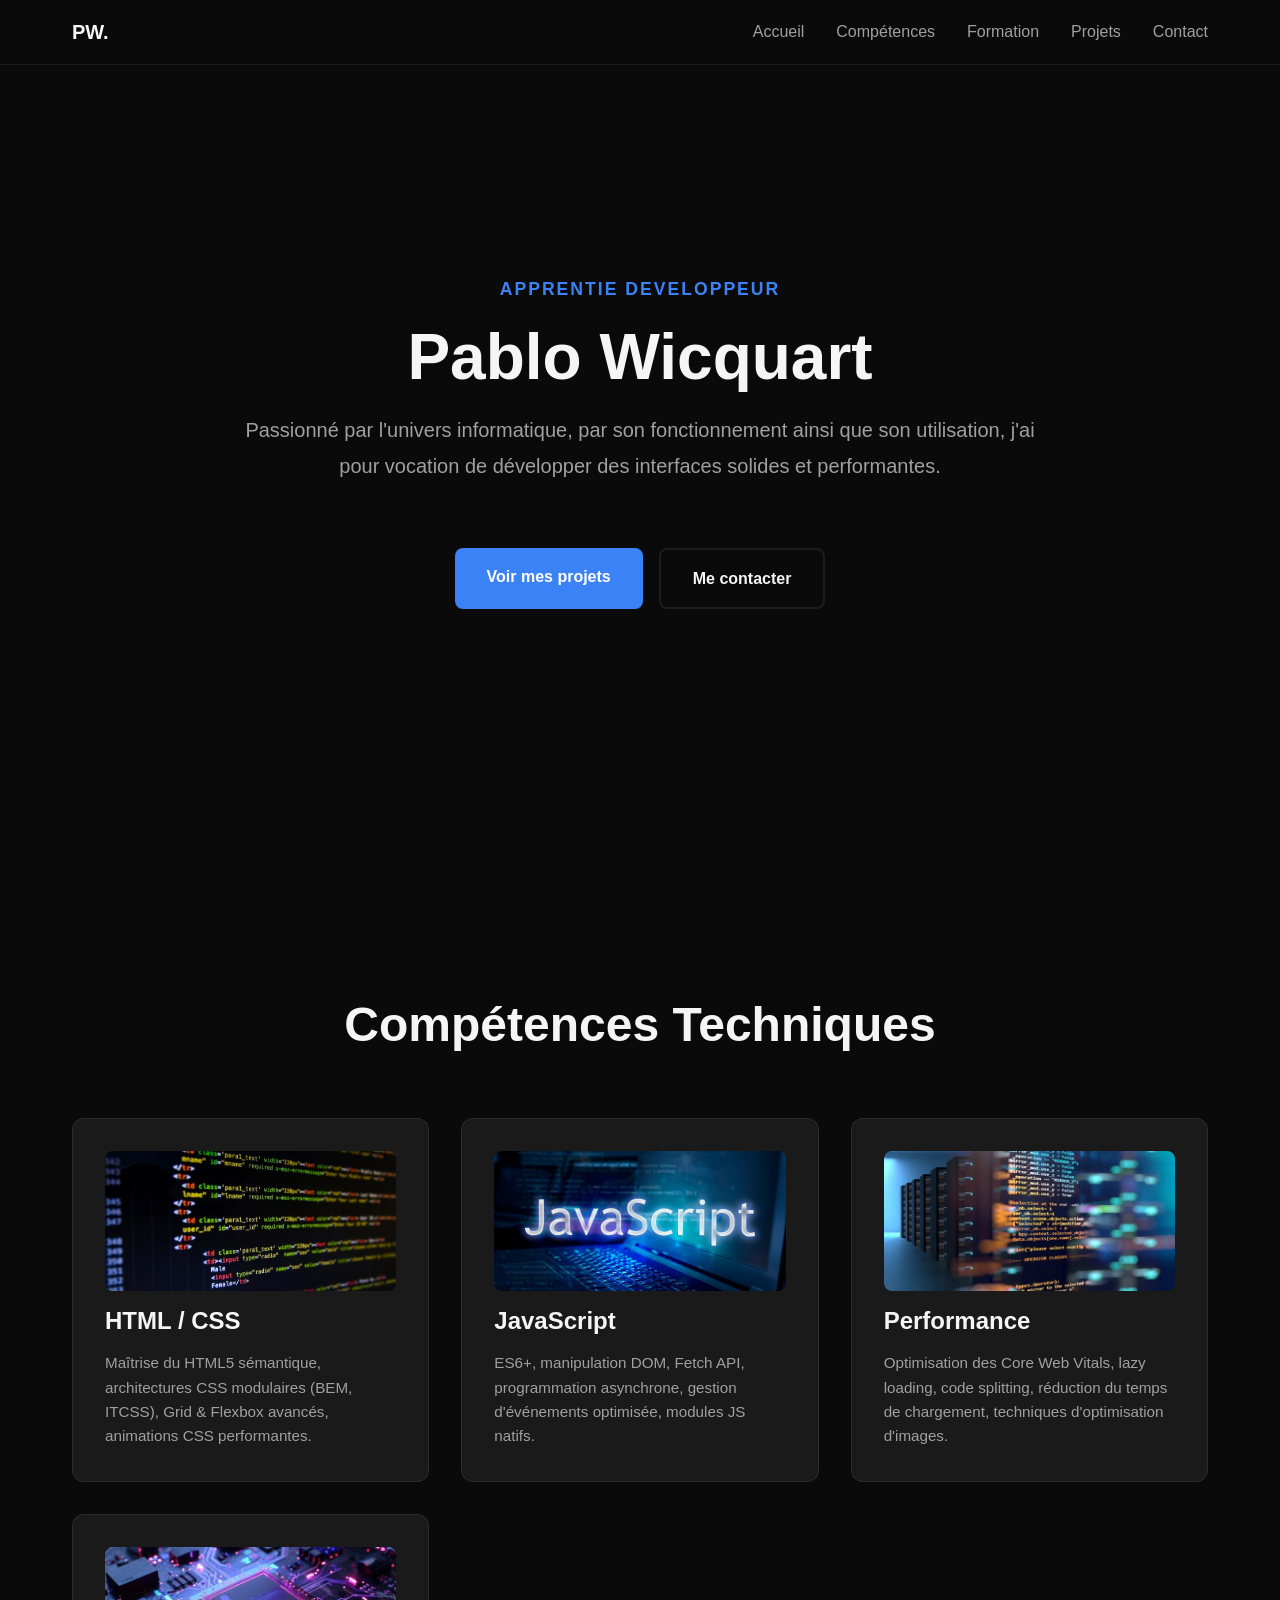
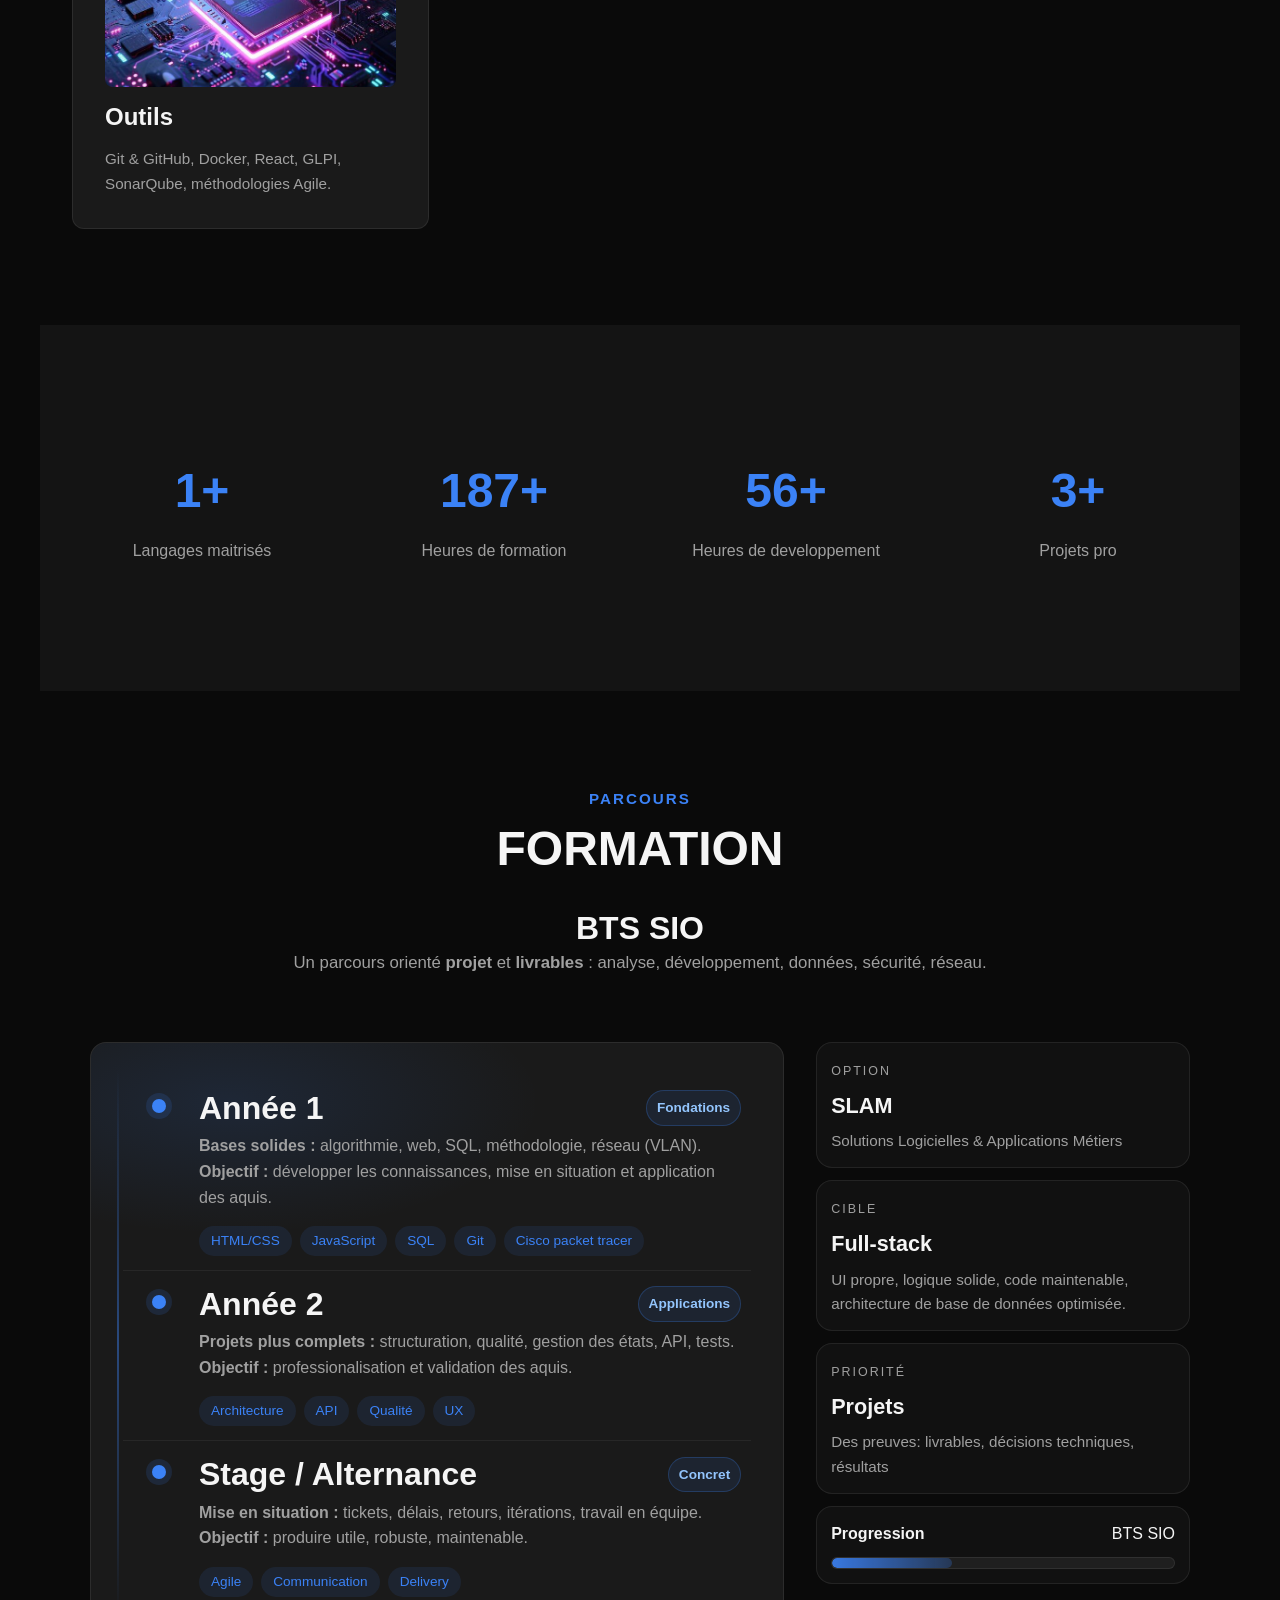
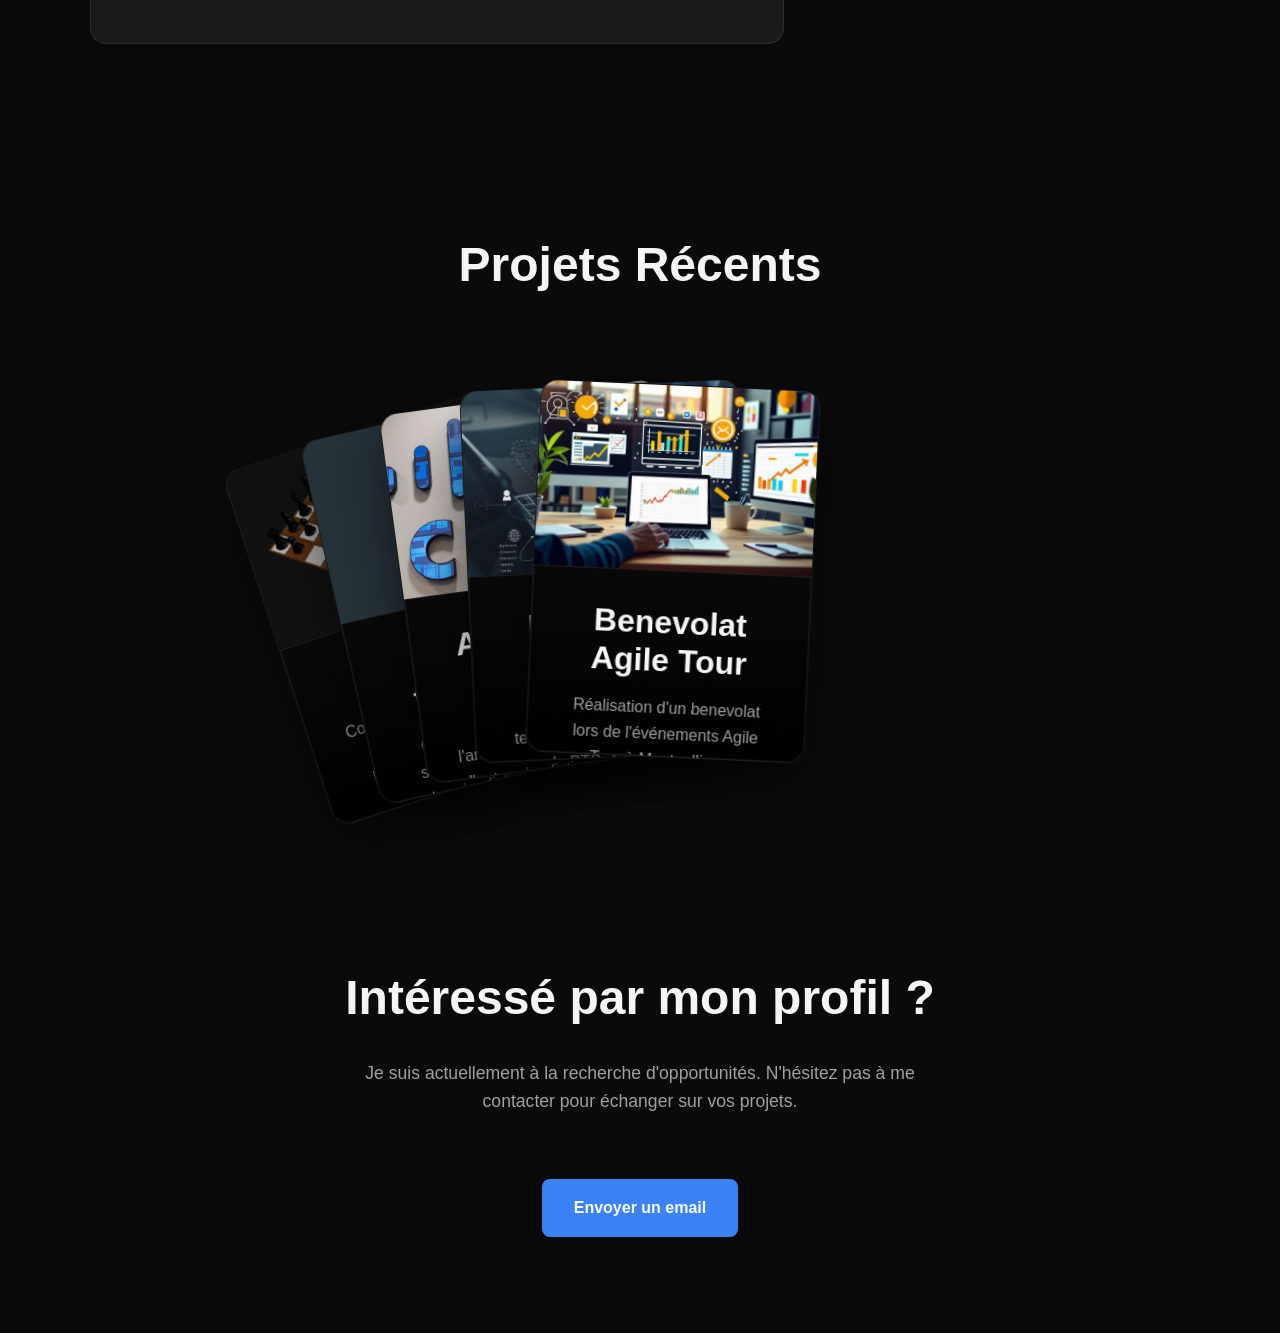
==== index.html @ a4c7a926 "Premier commit" ====
<!DOCTYPE html>
<html lang="fr">
<head>
  <meta charset="UTF-8" />
  <meta name="viewport" content="width=device-width, initial-scale=1.0" />
  <meta name="description" content="Portfolio de développeur front-end spécialisé en interfaces web performantes et maintenables" />
  <title>Pablo Wicquart — Apprentissage dev</title>

  <!-- CSS -->
  <link rel="stylesheet" href="assets/css/main.css">
</head>

<body>

  <!-- PLANE SCROLL OVERLAY (✅ dans le body + ✅ unique) -->
  <svg id="plane-overlay" aria-hidden="true">
    <defs>
      <mask id="path-reveal-mask">
        <rect width="100%" height="100%" fill="black"></rect>
        <path id="mask-path" d=""></path>
      </mask>
    </defs>

    <path id="plane-path" d=""></path>

    <g id="plane">
      <image
        id="plane-img"
        href="assets/img/rocket.png"
        width="132"
        height="132"
        x="0"
        y="0"
        preserveAspectRatio="xMidYMid meet"
      ></image>
    </g>
  </svg>

  <!-- PATH DANS LA PAGE (SCROLLE AVEC LE CONTENU) -->
  <svg id="page-path" aria-hidden="true">
    <defs>
      <mask id="page-path-mask">
        <rect width="100%" height="100%" fill="black"></rect>
        <path id="page-mask-path" d=""></path>
      </mask>
    </defs>
    <path id="page-dotted-path" d=""></path>
  </svg>

  <!-- CROIX DE FIN (✅ unique) -->
  <img id="cross-finish" src="assets/img/cross.png" alt="" aria-hidden="true" />

  <!-- FLÈCHE (✅ unique) -->
  <div id="arrow-overlay" aria-hidden="true">
    <svg id="arrow-svg" preserveAspectRatio="none" aria-hidden="true">
      <path id="arrow-path"></path>
    </svg>
    <div id="arrow-head" aria-hidden="true"></div>
  </div>

  <!-- NAVIGATION -->
  <nav id="navbar">
    <div class="nav-container">
      <a href="#" class="logo">PW.</a>
      <ul class="nav-links">
        <li><a href="#accueil">Accueil</a></li>
        <li><a href="#competences">Compétences</a></li>
        <li><a href="#formation">Formation</a></li>
        <li><a href="#projets">Projets</a></li>
        <li><a href="#contact">Contact</a></li>
      </ul>
    </div>
  </nav>

  <!-- HERO SECTION -->
  <section class="hero" id="accueil">
    <div class="hero-content">
      <p class="hero-subtitle">Apprentie developpeur</p>
      <h1>Pablo Wicquart</h1>
      <p class="hero-description">
        Passionné par l'univers informatique, par son fonctionnement ainsi que son utilisation, j'ai pour vocation de développer des interfaces solides et performantes.
      </p>
      <div class="cta-buttons">
        <a href="#projets" class="btn btn-primary">Voir mes projets</a>
        <a href="#contact" class="btn btn-secondary">Me contacter</a>
      </div>
    </div>
  </section>

  <!-- COMPÉTENCES -->
  <section id="competences">
    <h2>Compétences Techniques</h2>
    <div class="skills-grid">
      <div class="skill-card">
        <div class="skill-image">
          <img src="assets/img/html.jpg" alt="HTML CSS">
        </div>
        <h3>HTML / CSS</h3>
        <p>Maîtrise du HTML5 sémantique, architectures CSS modulaires (BEM, ITCSS), Grid & Flexbox avancés, animations CSS performantes.</p>
      </div>

      <div class="skill-card">
        <div class="skill-image">
          <img src="assets/img/javascript.jpg" alt="JavaScript">
        </div>
        <h3>JavaScript</h3>
        <p>ES6+, manipulation DOM, Fetch API, programmation asynchrone, gestion d'événements optimisée, modules JS natifs.</p>
      </div>

      <div class="skill-card">
        <div class="skill-image">
          <img src="assets/img/performance.jpg" alt="Performance">
        </div>
        <h3>Performance</h3>
        <p>Optimisation des Core Web Vitals, lazy loading, code splitting, réduction du temps de chargement, techniques d'optimisation d'images.</p>
      </div>

      <div class="skill-card">
        <div class="skill-image">
          <img src="assets/img/tools.jpg" alt="Outils">
        </div>
        <h3>Outils</h3>
        <p>Git & GitHub, Docker, React, GLPI, SonarQube, méthodologies Agile.</p>
      </div>
    </div>
  </section>

  <!-- STATISTIQUES -->
  <section class="stats">
    <div class="stats-grid">
      <div class="stat-item">
        <div class="stat-number">5+</div>
        <div class="stat-label">Langages maitrisés</div>
      </div>
      <div class="stat-item">
        <div class="stat-number">500+</div>
        <div class="stat-label">Heures de formation</div>
      </div>
      <div class="stat-item">
        <div class="stat-number">150+</div>
        <div class="stat-label">Heures de developpement</div>
      </div>
      <div class="stat-item">
        <div class="stat-number">10+</div>
        <div class="stat-label">Projets pro</div>
      </div>
    </div>
  </section>

  <!-- FORMATION (BTS SIO) -->
  <section id="formation" class="formation">
    <div class="formation-shell">

      <header class="formation-head reveal">
        <p class="formation-kicker">Parcours</p>
        <h2>FORMATION</h2>
        <h3>BTS SIO</h3>
        <p class="formation-sub">
          Un parcours orienté <strong>projet</strong> et <strong>livrables</strong> :
          analyse, développement, données, sécurité, réseau.
        </p>
      </header>

      <div class="formation-body">
        <div class="formation-timeline reveal">
          <div class="tl-line" aria-hidden="true"></div>

          <article class="tl-step">
            <div class="tl-dot"></div>
            <div class="tl-content">
              <div class="tl-top">
                <h3>Année 1</h3>
                <span class="tl-pill">Fondations</span>
              </div>
              <p>
                <strong>Bases solides :</strong> algorithmie, web, SQL, méthodologie, réseau (VLAN).
                <strong>Objectif :</strong> développer les connaissances, mise en situation et application des aquis.
              </p>
              <div class="tl-tags">
                <span class="tag">HTML/CSS</span>
                <span class="tag">JavaScript</span>
                <span class="tag">SQL</span>
                <span class="tag">Git</span>
                <span class="tag">Cisco packet tracer</span>
              </div>
            </div>
          </article>

          <article class="tl-step">
            <div class="tl-dot"></div>
            <div class="tl-content">
              <div class="tl-top">
                <h3>Année 2</h3>
                <span class="tl-pill">Applications</span>
              </div>
              <p>
                <strong>Projets plus complets :</strong> structuration, qualité, gestion des états, API, tests.
                <strong>Objectif :</strong> professionalisation et validation des aquis.
              </p>
              <div class="tl-tags">
                <span class="tag">Architecture</span>
                <span class="tag">API</span>
                <span class="tag">Qualité</span>
                <span class="tag">UX</span>
              </div>
            </div>
          </article>

          <article class="tl-step">
            <div class="tl-dot"></div>
            <div class="tl-content">
              <div class="tl-top">
                <h3>Stage / Alternance</h3>
                <span class="tl-pill">Concret</span>
              </div>
              <p>
                <strong>Mise en situation :</strong> tickets, délais, retours, itérations, travail en équipe.
                <strong>Objectif :</strong> produire utile, robuste, maintenable.
              </p>
              <div class="tl-tags">
                <span class="tag">Agile</span>
                <span class="tag">Communication</span>
                <span class="tag">Delivery</span>
              </div>
            </div>
          </article>
        </div>

        <aside class="formation-highlights reveal">
          <div class="hl">
            <span class="hl-label">Option</span>
            <div class="hl-value">SLAM</div>
            <p class="hl-text">Solutions Logicielles & Applications Métiers</p>
          </div>

          <div class="hl">
            <span class="hl-label">Cible</span>
            <div class="hl-value">Full-stack</div>
            <p class="hl-text">UI propre, logique solide, code maintenable, architecture de base de données optimisée.</p>
          </div>

          <div class="hl">
            <span class="hl-label">Priorité</span>
            <div class="hl-value">Projets</div>
            <p class="hl-text">Des preuves: livrables, décisions techniques, résultats</p>
          </div>

          <div class="formation-progress">
            <div class="fp-top">
              <strong>Progression</strong>
              <span class="small">BTS SIO</span>
            </div>
            <div class="fp-bar" role="progressbar" aria-valuenow="65" aria-valuemin="0" aria-valuemax="100">
              <div class="fp-fill" style="width: 35%"></div>
            </div>
          </div>
        </aside>
      </div>

    </div>
  </section>

  <!-- PROJETS (deck) -->
  <section id="projets">
    <h2>Projets Récents</h2>

    <div class="projects-deck" id="projects-deck">
      <div class="projects-grid deck" id="projects-cards">

        <div class="project-card">
          <div class="project-image">
            <img src="assets/img/chess_game.png" alt="Chess 3D">
          </div>
          <div class="project-content">
            <h3>Chess 3D</h3>
            <p>Confection d'un prototype de jeu d'échec en 3D avec l'implémentation d'une IA spécialisé.</p>
            
            <div class="project-tags">
              <span class="tag">HTML</span>
              <span class="tag">CSS</span>
              <span class="tag">THREE.js</span>
              <span class="tag">Chess.js</span>
              <span class="tag">Blender</span>
            </div>
            <a href="..." class="btn btn-primary project-btn" target="_blank">Visiter</a>
            
          </div>
        </div>

        <div class="project-card">
          <div class="project-image">
            <img src="assets/img/Docker_img.jpg" alt="Solutions techniques">
          </div>
          <div class="project-content">
            <h3>Solutions techniques</h3>
            <p><strong>Context :</strong> Proposition de solution logicielle pour une entreprise fictive (SonarQube, Docker, GLPI). Refonte de la gestion des données utilisateurs.
              <br><strong>Mission :</strong> Revue du système informatique de l'entreprise client: cadre juridique, RGPD, solution logiciel.
              <br><strong>Outils :</strong> Docker, GLPI, SonarQube
              <br><strong>Compétences :</strong> Comprendre les aspects légaux IT, documentation, synthetisation, ticketing, conteneurisation et réalisation de "Charte Qualité".
            </p>
            <div class="project-tags">
              <span class="tag">RGPD</span>
              <span class="tag">GLPI</span>
              <span class="tag">Docker</span>
              <span class="tag">SonarQube</span>
              <span class="tag">Méthode Agile</span>
            </div>
            <a href="assets/pdf/Présentation_projet_TUT.pdf" class="btn btn-primary project-btn" target="_blank">Visiter</a>
          </div>
        </div>

        <div class="project-card">
          <div class="project-image">
            <img src="assets/img/Cisco_packet_img.jpg" alt="Architecture réseau">
          </div>
          <div class="project-content">
            <h3>Architecture réseau</h3>
            <p>Développement de l'architecture type d'un réseau d'entreprise fictive avec cisco packet tracer. Création de plusieurs Vlan pour chaque service.</p>
            <div class="project-tags">
              <span class="tag">Cisco packet tracer</span>
              <span class="tag">Vlan</span>
              <span class="tag">Réseau</span>
            </div>
            <a href="..." class="btn btn-primary project-btn" target="_blank">Visiter</a>
          </div>
        </div>

        <div class="project-card">
          <div class="project-image">
            <img src="assets/img/veille_img.jpg" alt="Dossier de veille">
          </div>
          <div class="project-content">
            <h3>Dossier de veille</h3>
            <p>Organisation d'une veille technologique dans le cadre du BTS. Analyse et synthetisation des informations collectées.</p>
            <div class="project-tags">
              <span class="tag">Automatisation</span>
              <span class="tag">Analyse d'information</span>
              <span class="tag">Synthèse</span>
            </div>
            <a href="assets/pdf/Dossier_veille_pablo_w.pdf" class="btn btn-primary project-btn" target="_blank">Visiter</a>
          </div>
        </div>
        <div class="project-card">
          <div class="project-image">
            <img src="assets/img/remake_site_img.jpg" alt="E-commerce Frontend">
          </div>
          <div class="project-content">
            <h3>Benevolat Agile Tour</h3>
            <p>Réalisation d'un benevolat lors de l'événements Agile Tour à Montpellier en Septembre 2025.</p>
            <div class="project-tags">
              <span class="tag">Communication</span>
              <span class="tag">Organisation</span>
              <span class="tag">Initiative</span>
              <span class="tag">Adaptation</span>
              <span class="tag">Réseau</span>
            </div>
            <a href="..." class="btn btn-primary project-btn" target="_blank">Visiter</a>
          </div>
        </div>
        <div class="project-card">
          <div class="project-image">
            <img src="assets/img/chess_game.png" alt="E-commerce Frontend">
          </div>
          <div class="project-content">
            <h3>Reconditionnement PC</h3>
            <p>Reconditionnement ordinateurs association. Analyse technique des défaillances et proposition de solutions adaptées.</p>
            <div class="project-tags">
              <span class="tag">Analyse technique</span>
              <span class="tag">Diagnostique</span>
              <span class="tag">OS</span>
            </div>
            <a href="..." class="btn btn-primary project-btn" target="_blank">Visiter</a>
          </div>
        </div>
        <div class="project-card">
          <div class="project-image">
            <img src="assets/img/chess_game.png" alt="E-commerce Frontend">
          </div>
          <div class="project-content">
            <h3>X</h3>
            <p>XXX</p>
            <div class="project-tags">
              <span class="tag">X</span>
              <span class="tag">X</span>
              <span class="tag">X</span>
            </div>
            <a href="..." class="btn btn-primary project-btn" target="_blank">Visiter</a>
          </div>
        </div>
        <div class="project-card">
          <div class="project-image">
            <img src="assets/img/chess_game.png" alt="E-commerce Frontend">
          </div>
          <div class="project-content">
            <h3>X</h3>
            <p>XXX</p>
            <div class="project-tags">
              <span class="tag">X</span>
              <span class="tag">X</span>
              <span class="tag">X</span>
            </div>
            <a href="..." class="btn btn-primary project-btn" target="_blank">Visiter</a>
          </div>
        </div>
      </div>
    </div>

    <div class="project-modal-overlay" id="project-modal-overlay" aria-hidden="true"></div>
  </section>

  <!-- CONTACT -->
  <section class="contact" id="contact">
    <div class="contact-content">
      <h2>Intéressé par mon profil ?</h2>
      <p>Je suis actuellement à la recherche d'opportunités. N'hésitez pas à me contacter pour échanger sur vos projets.</p>
      <a href="pablo.wicquart@gmail.com" class="btn btn-primary">Envoyer un email</a>
    </div>
  </section>

  <!-- SCROLL TO TOP -->
  <div class="scroll-top" id="scrollTop">↑</div>

  <!-- JS -->
  <script type="module" src="assets/js/main.js"></script>

</body>
</html>
---- assets/css/main.css ----
@import url("./00-base.css");
@import url("./10-layout.css");
@import url("./20-components.css");
@import url("./30-sections.css");
@import url("./40-animations.css");
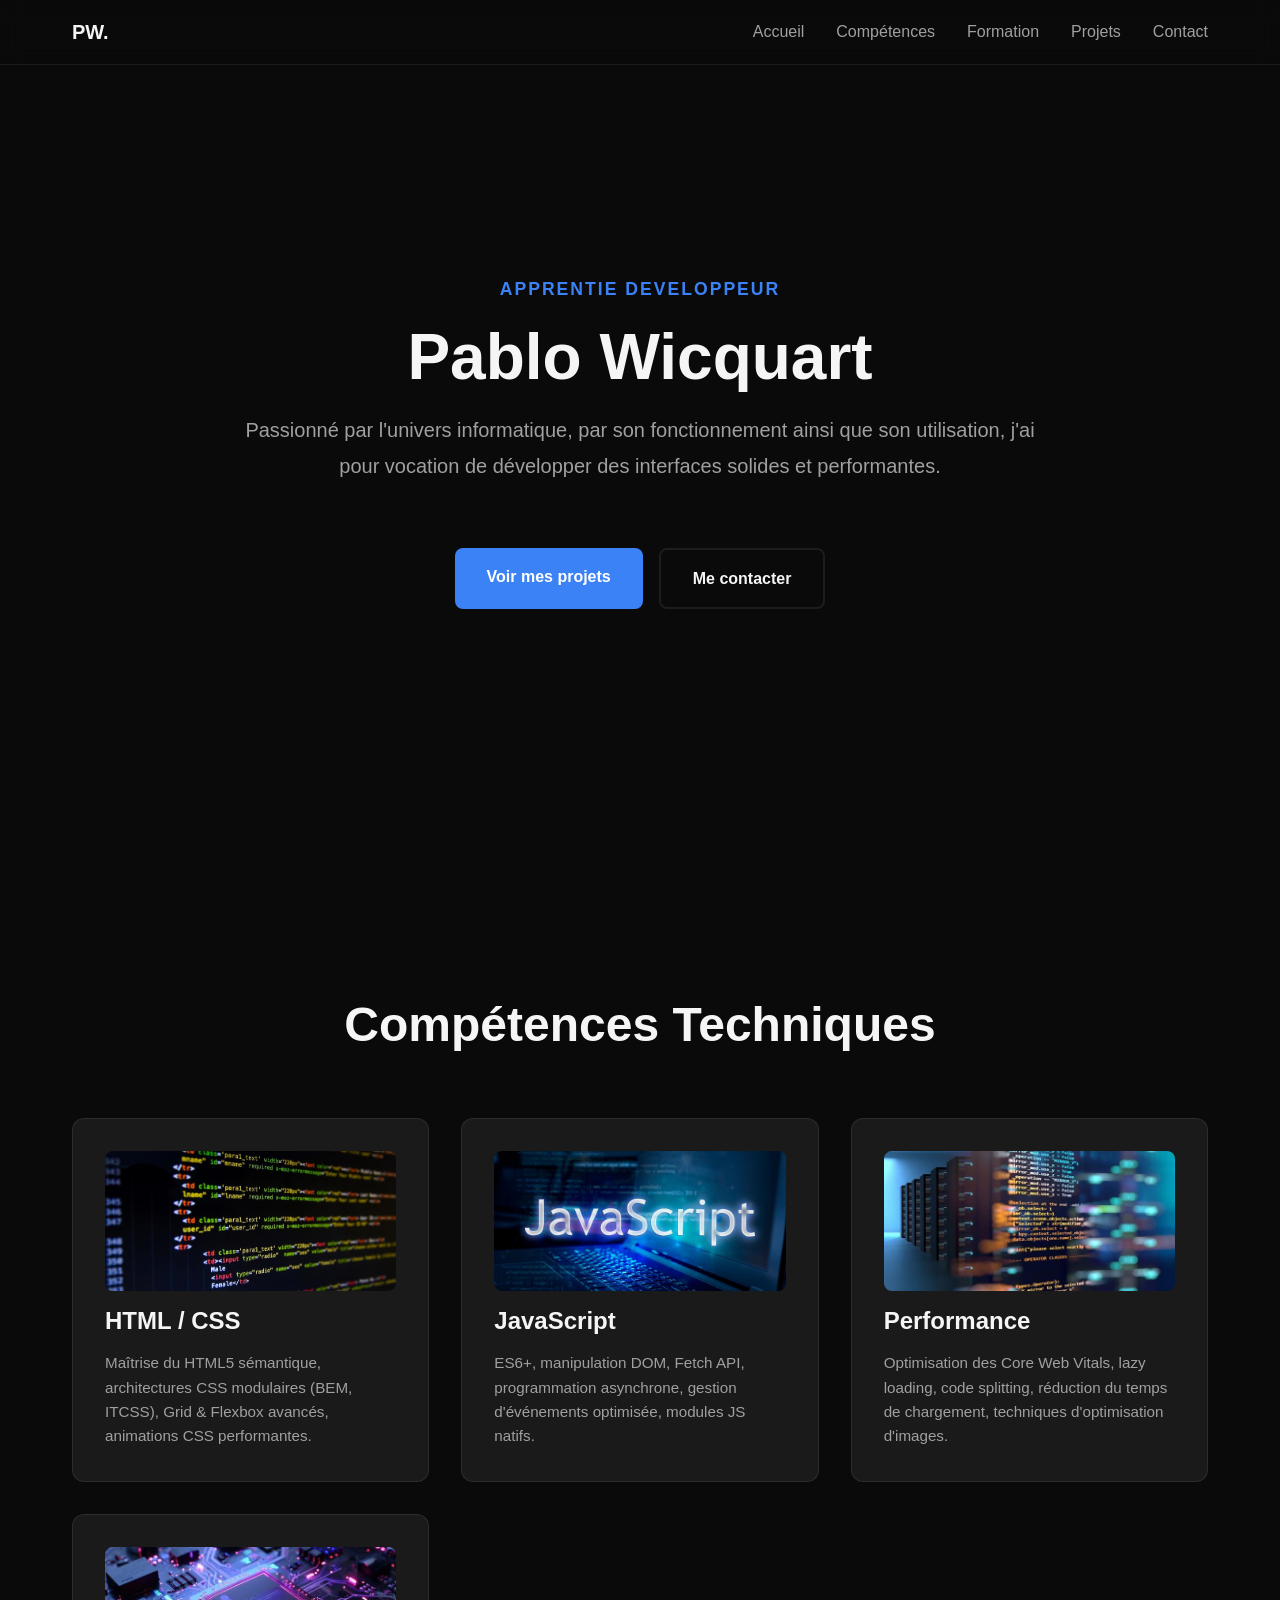
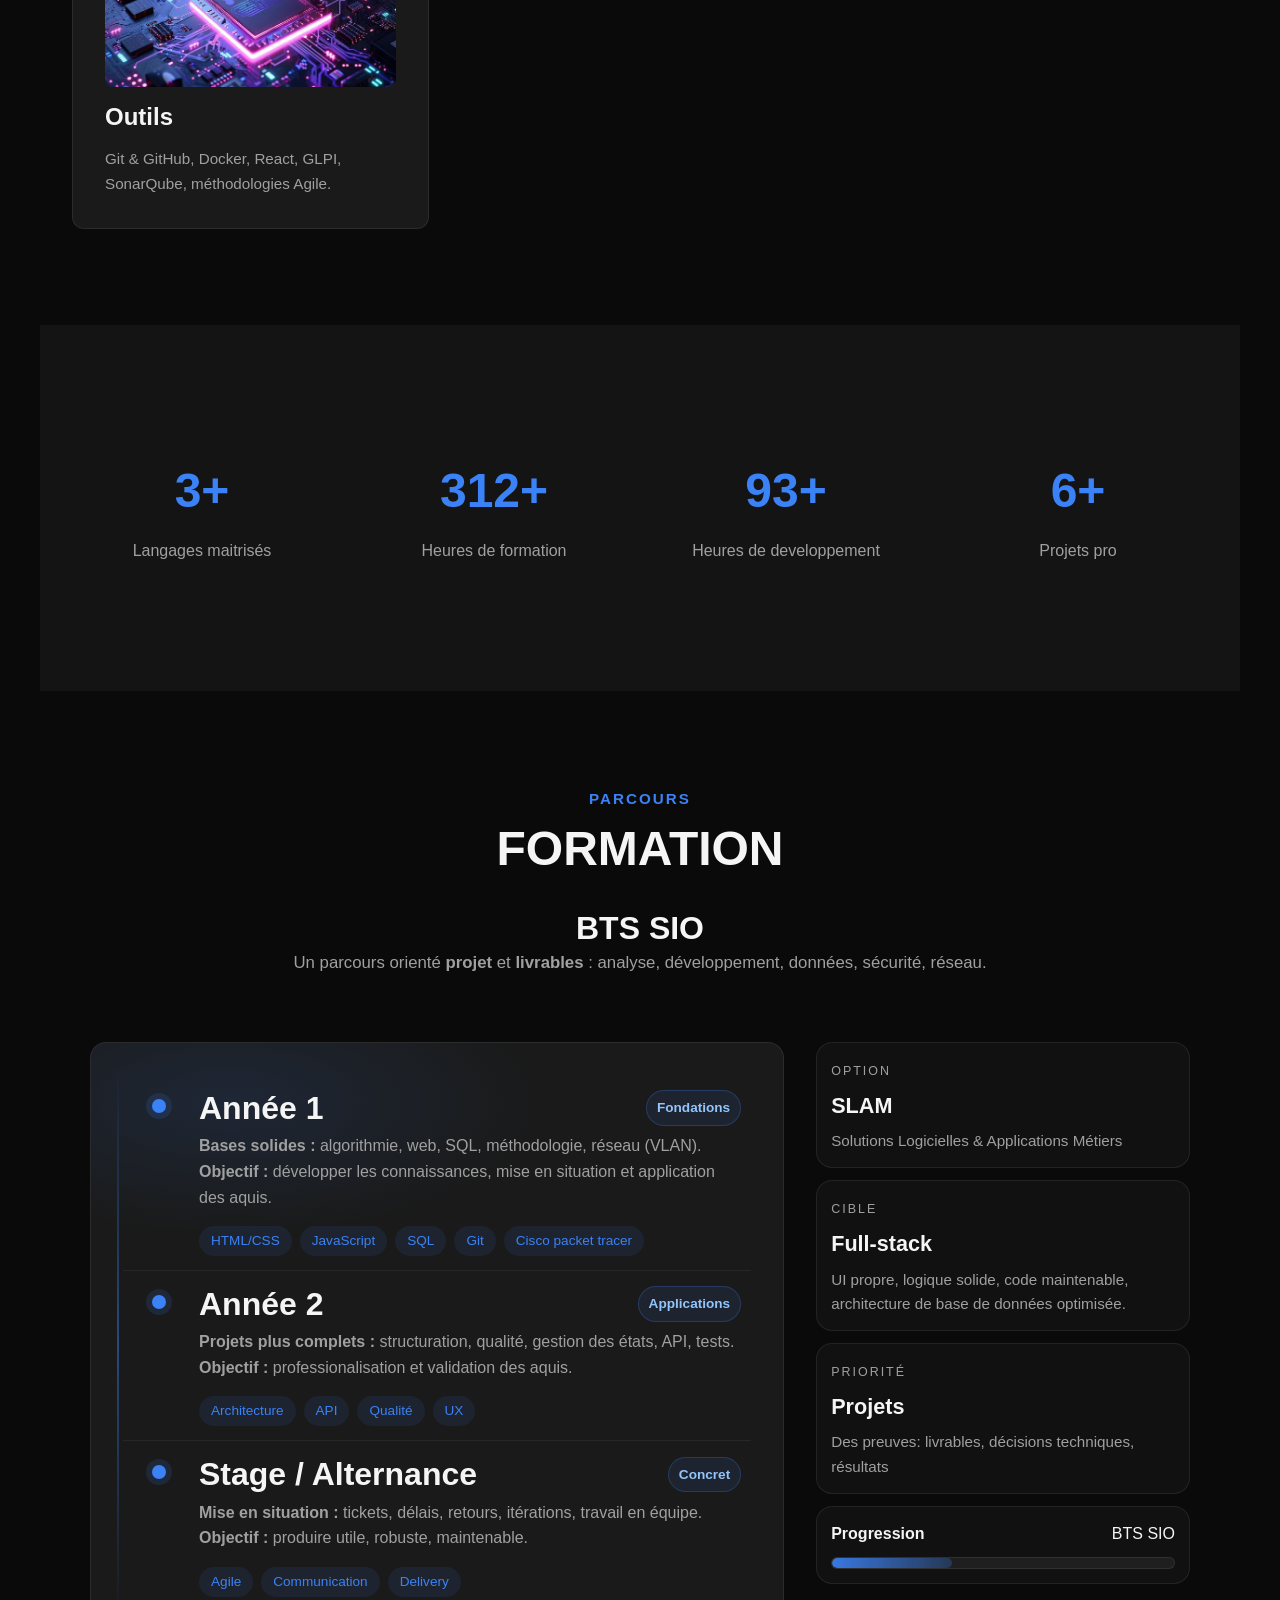
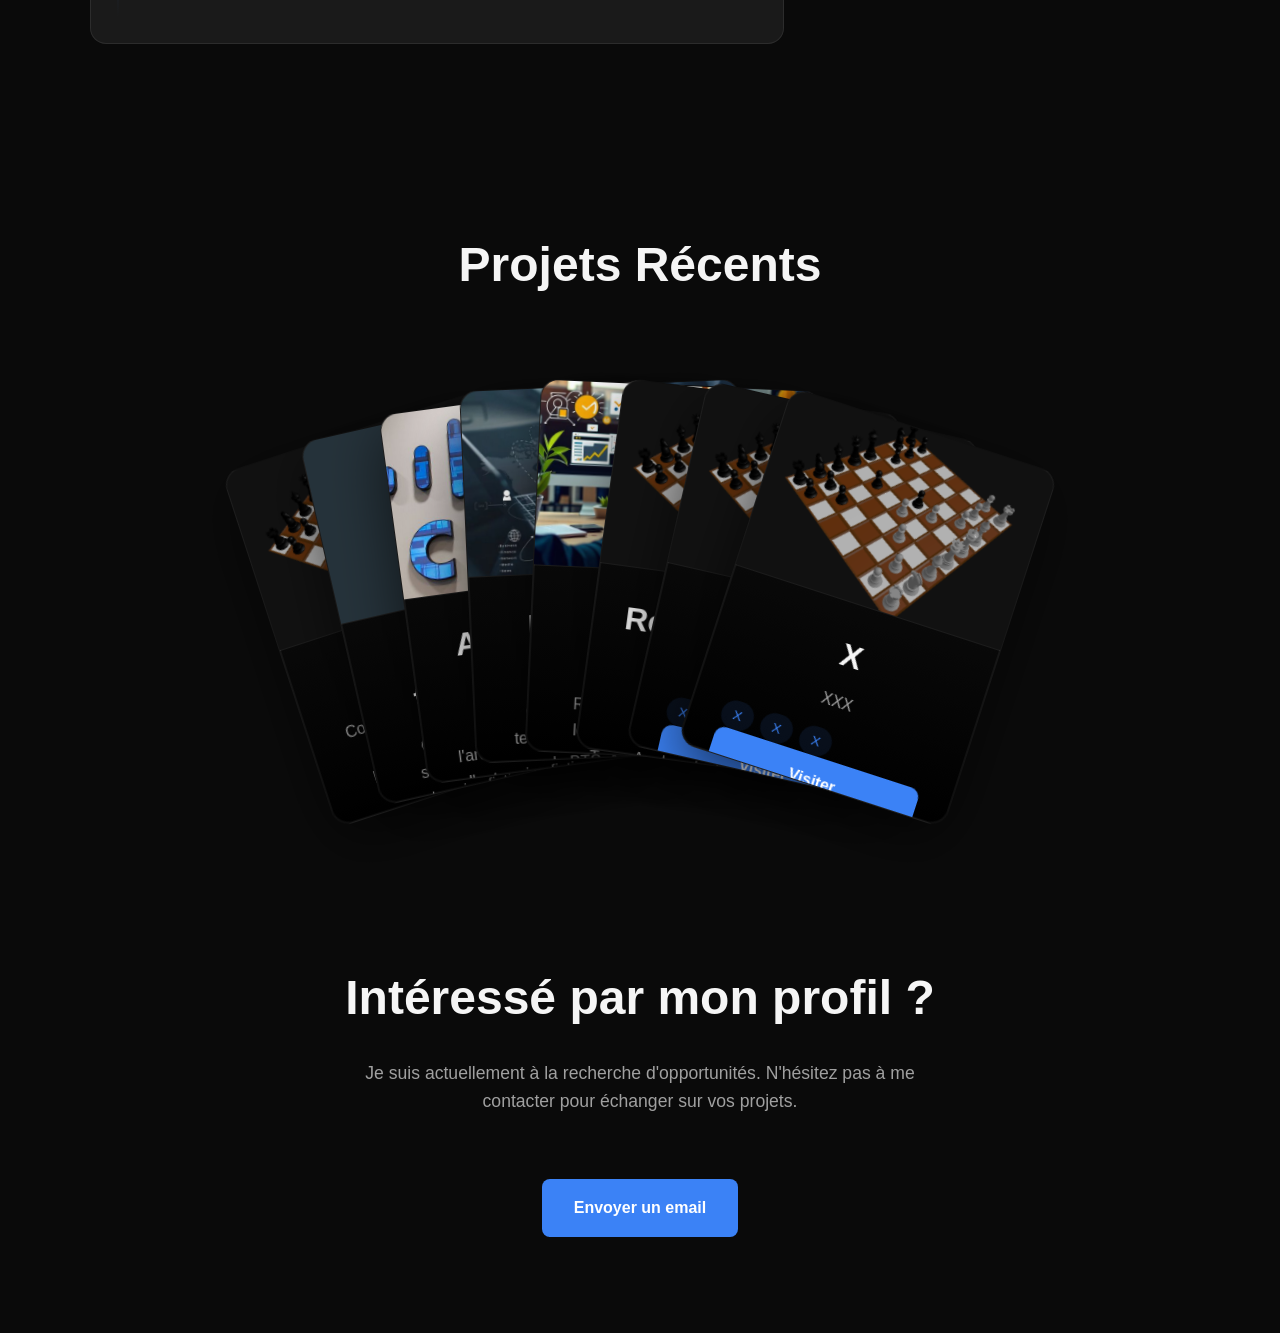
==== commit 3aaa136f: "V2 portfolio ajout flèche projet" ====
--- a/index.html
+++ b/index.html
@@ -268,6 +268,7 @@
       <div class="projects-grid deck" id="projects-cards">
 
         <div class="project-card">
+          <button class="project-close" aria-label="Fermer le projet">✕</button>
           <div class="project-image">
             <img src="assets/img/chess_game.png" alt="Chess 3D">
           </div>
@@ -288,6 +289,7 @@
         </div>
 
         <div class="project-card">
+          <button class="project-close" aria-label="Fermer le projet">✕</button>
           <div class="project-image">
             <img src="assets/img/Docker_img.jpg" alt="Solutions techniques">
           </div>
@@ -310,6 +312,7 @@
         </div>
 
         <div class="project-card">
+          <button class="project-close" aria-label="Fermer le projet">✕</button>
           <div class="project-image">
             <img src="assets/img/Cisco_packet_img.jpg" alt="Architecture réseau">
           </div>
@@ -326,6 +329,7 @@
         </div>
 
         <div class="project-card">
+          <button class="project-close" aria-label="Fermer le projet">✕</button>
           <div class="project-image">
             <img src="assets/img/veille_img.jpg" alt="Dossier de veille">
           </div>
@@ -341,6 +345,7 @@
           </div>
         </div>
         <div class="project-card">
+          <button class="project-close" aria-label="Fermer le projet">✕</button>
           <div class="project-image">
             <img src="assets/img/remake_site_img.jpg" alt="E-commerce Frontend">
           </div>
@@ -422,6 +427,10 @@
 
   <!-- JS -->
   <script type="module" src="assets/js/main.js"></script>
+  <div class="project-nav" id="project-nav" aria-hidden="true">
+    <button class="project-nav-btn prev" id="project-prev" aria-label="Projet précédent">‹</button>
+    <button class="project-nav-btn next" id="project-next" aria-label="Projet suivant">›</button>
+  </div>
 
 </body>
 </html>
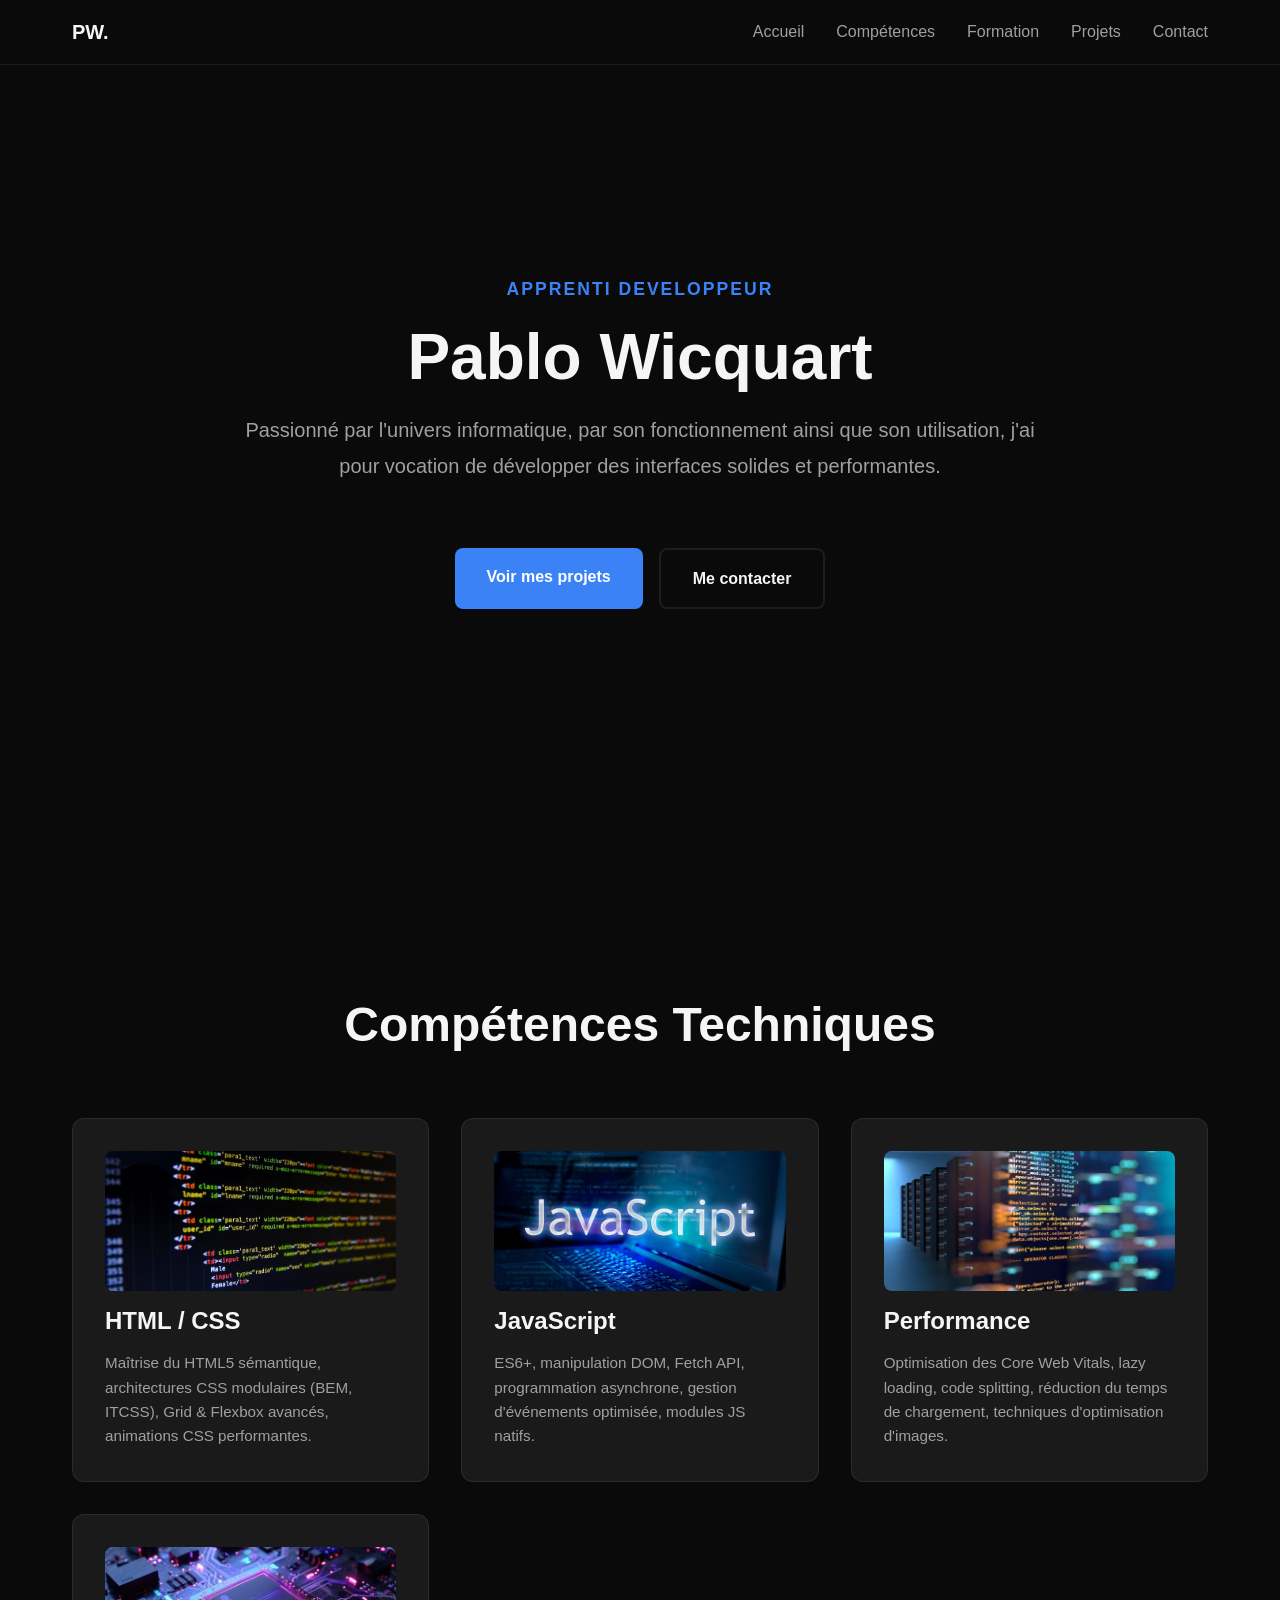
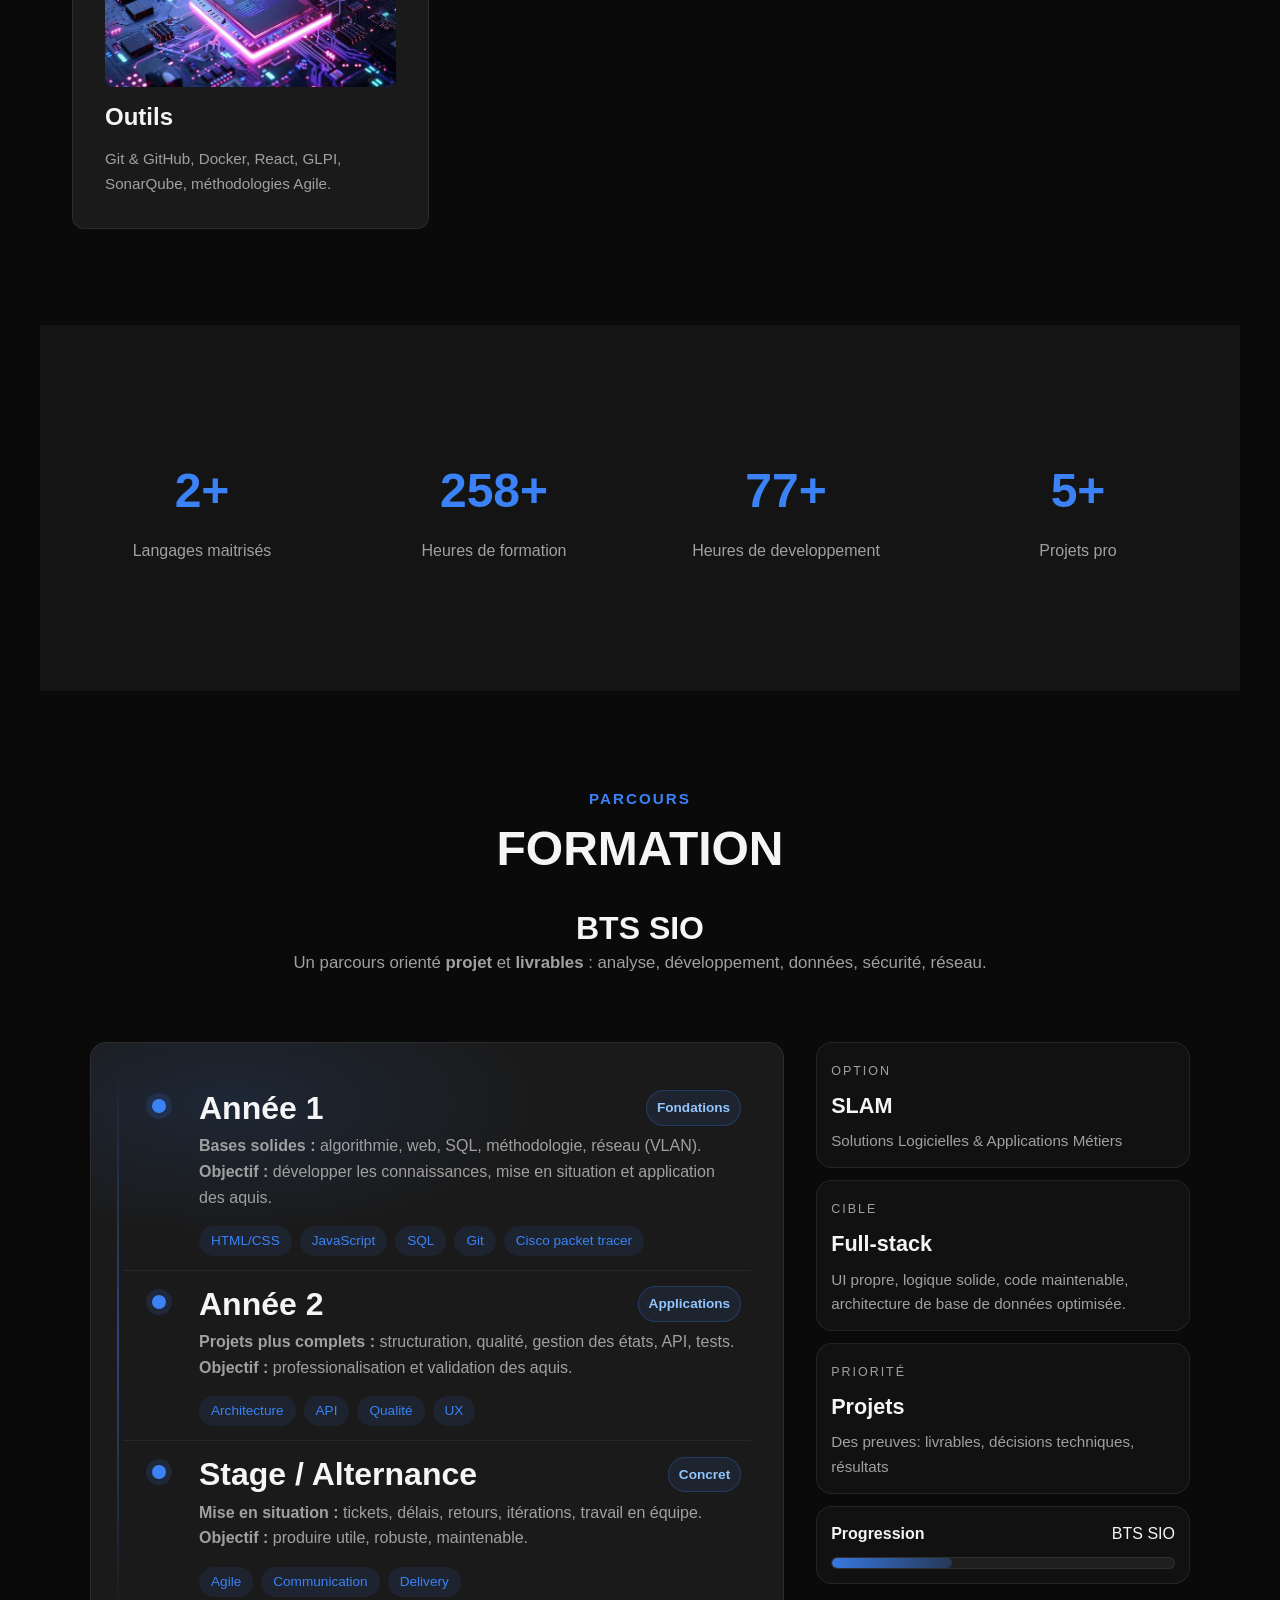
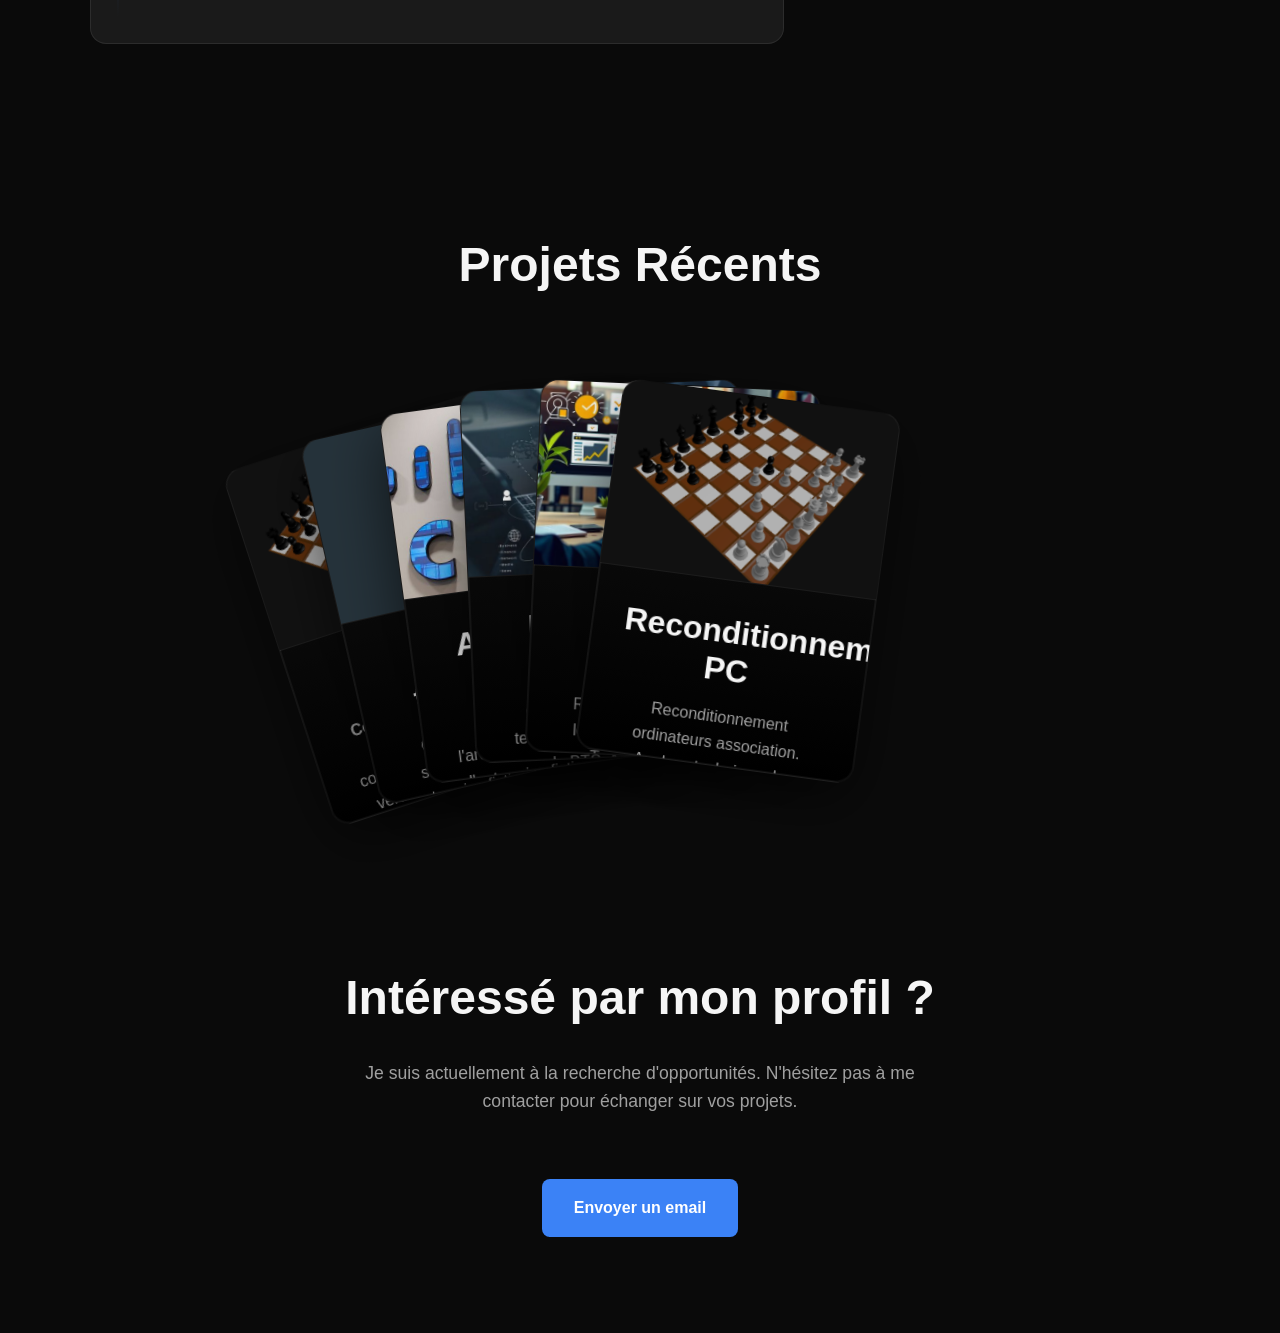
==== commit 14e63cf5: "implementation du jeu 3D d'échec" ====
--- a/index.html
+++ b/index.html
@@ -75,7 +75,7 @@
   <!-- HERO SECTION -->
   <section class="hero" id="accueil">
     <div class="hero-content">
-      <p class="hero-subtitle">Apprentie developpeur</p>
+      <p class="hero-subtitle">Apprenti developpeur</p>
       <h1>Pablo Wicquart</h1>
       <p class="hero-description">
         Passionné par l'univers informatique, par son fonctionnement ainsi que son utilisation, j'ai pour vocation de développer des interfaces solides et performantes.
@@ -274,16 +274,20 @@
           </div>
           <div class="project-content">
             <h3>Chess 3D</h3>
-            <p>Confection d'un prototype de jeu d'échec en 3D avec l'implémentation d'une IA spécialisé.</p>
-            
+            <p><strong>Context :</strong> Passionné par le jeu des échecs et sa complexité, je me suis tourné vers la logique derrière les projets numériques dans ce domaine.
+              <br><strong>Mission :</strong> Réalisé un jeu d'échec en visuel 3D avec pour contrainte 4 semaines pour livrer une maquette fonctionnelle.
+              <br><strong>Outils :</strong> VScode, Three.js, Blender, Chess.js, vite, HTML, CSS.
+              <br><strong>Compétences :</strong> Travailler en mode projet, structuration de l'architecture du projet, maitrise des outils liés au développement du jeu.
+            </p>
             <div class="project-tags">
               <span class="tag">HTML</span>
               <span class="tag">CSS</span>
               <span class="tag">THREE.js</span>
               <span class="tag">Chess.js</span>
               <span class="tag">Blender</span>
-            </div>
-            <a href="..." class="btn btn-primary project-btn" target="_blank">Visiter</a>
+              <span class="tag">Vite</span>
+            </div>
+            <a href="Projet_jeu_echec/chess-3d/dist/index.html" class="btn btn-primary project-btn" target="_blank" rel="noopener noreferrer">Visiter</a>
             
           </div>
         </div>
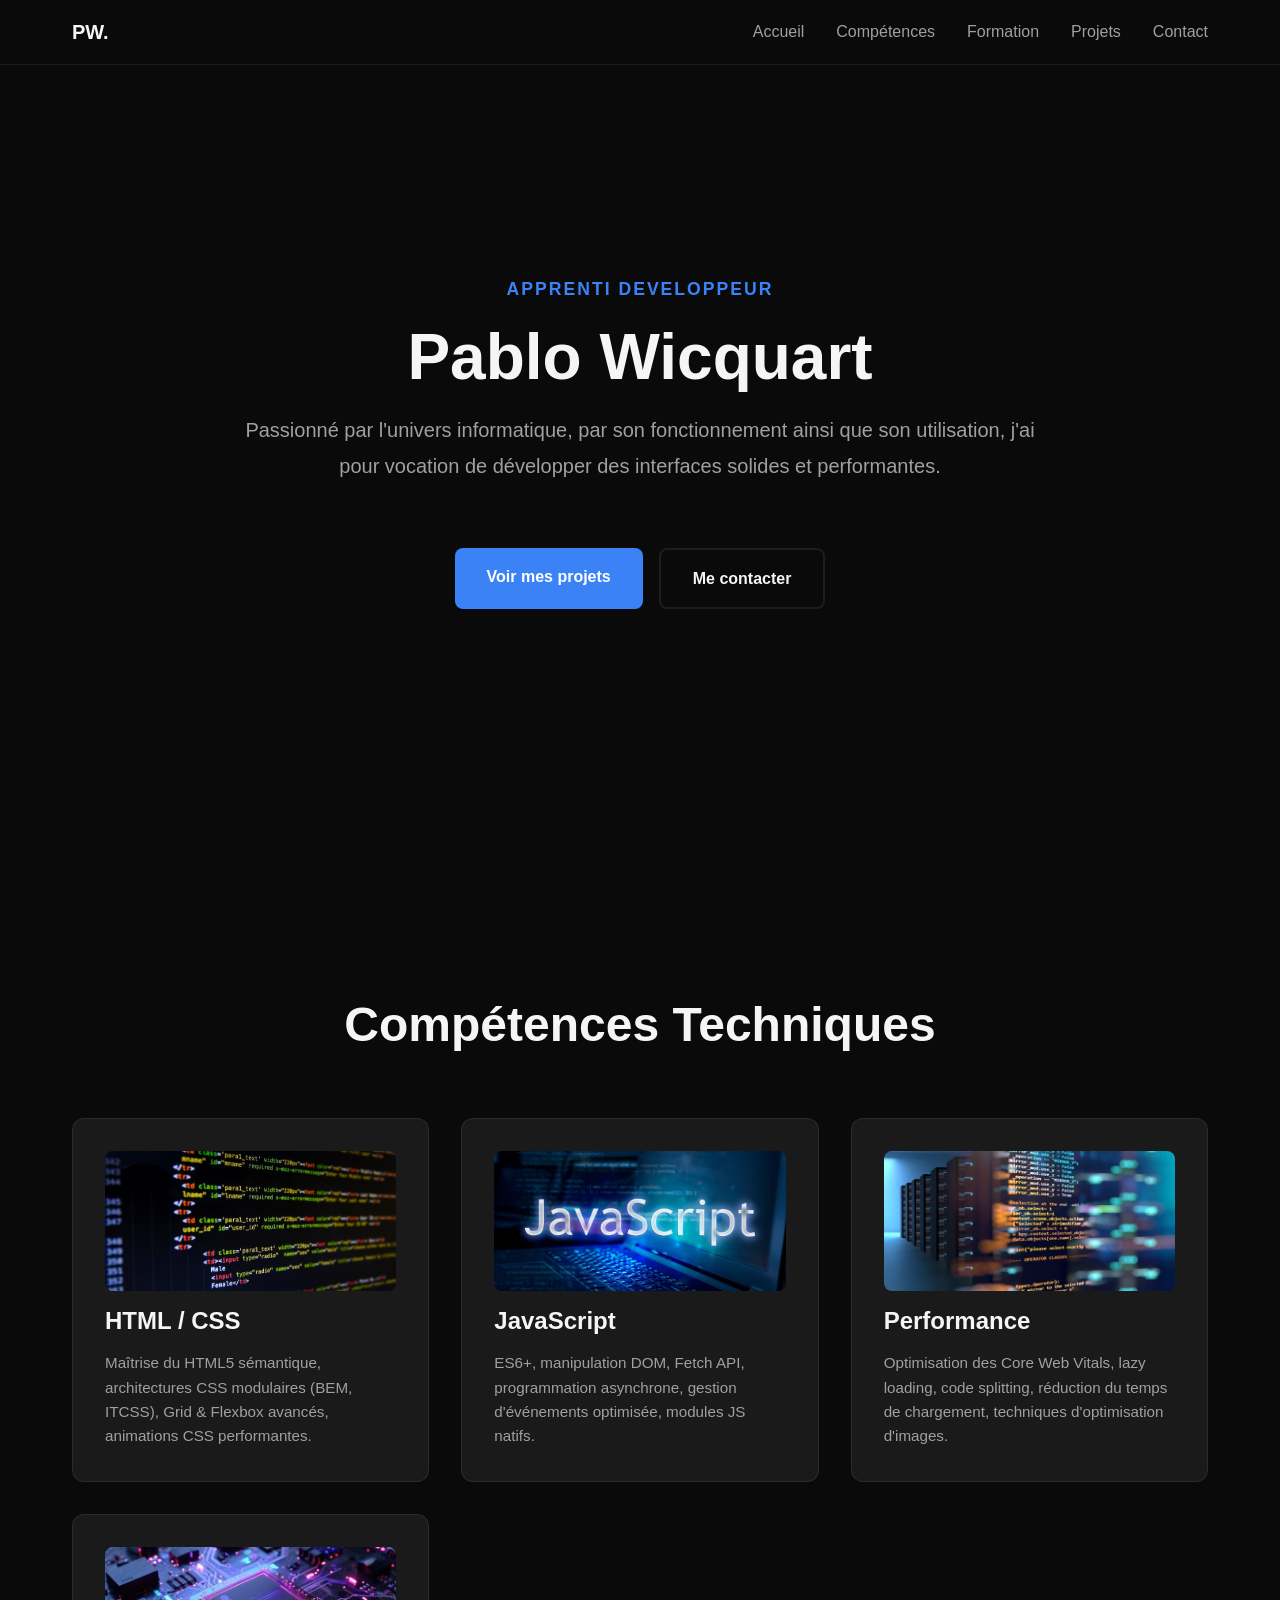
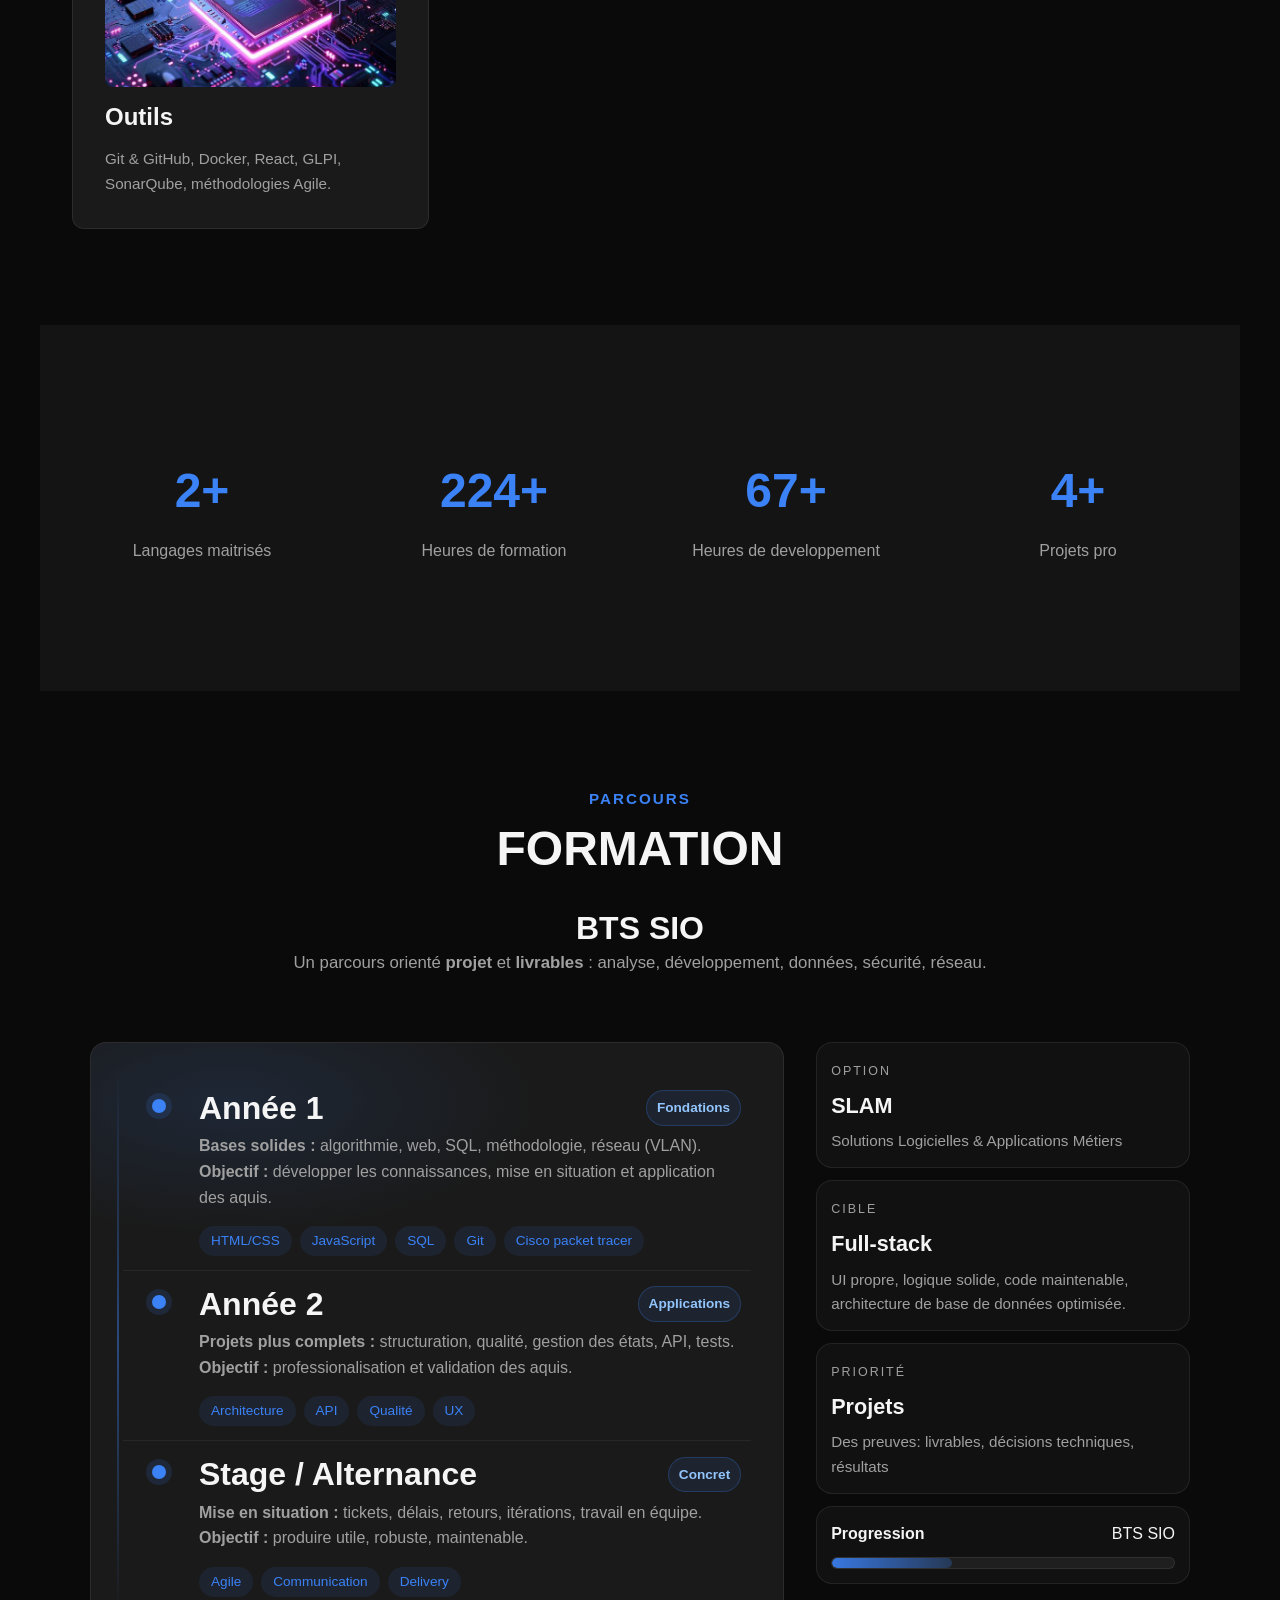
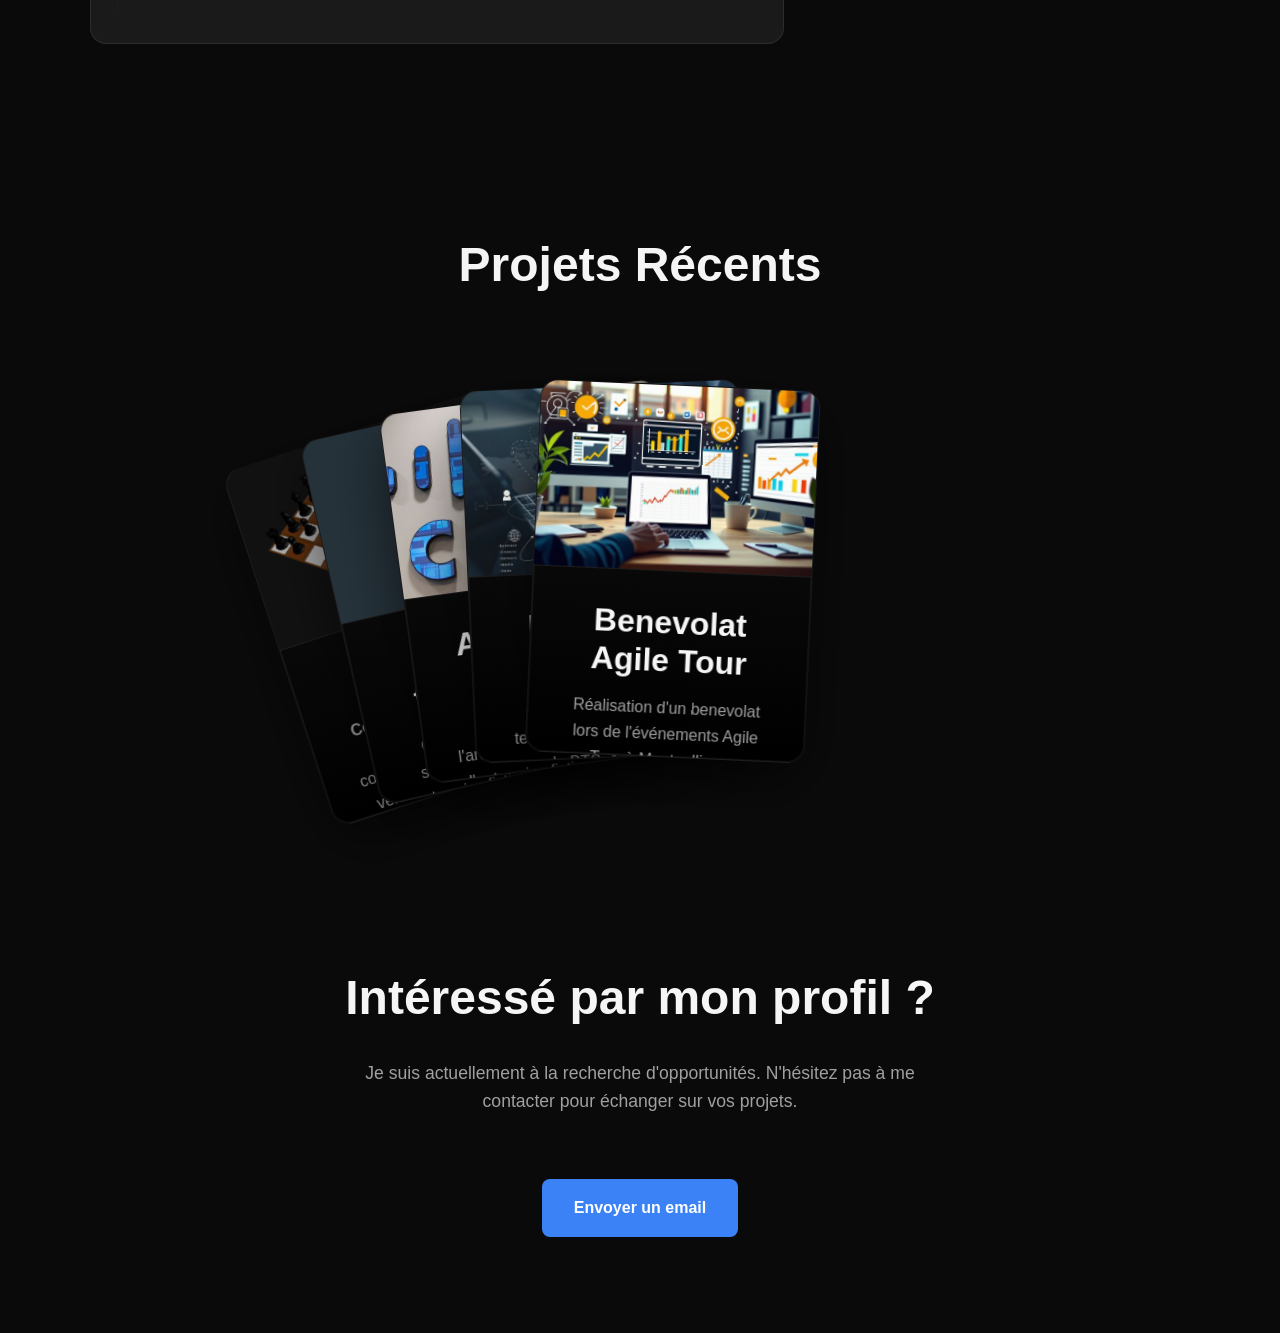
==== commit 3511f031: "Correction du bug jeu 3D echec" ====
--- a/index.html
+++ b/index.html
@@ -287,7 +287,7 @@
               <span class="tag">Blender</span>
               <span class="tag">Vite</span>
             </div>
-            <a href="Projet_jeu_echec/chess-3d/dist/index.html" class="btn btn-primary project-btn" target="_blank" rel="noopener noreferrer">Visiter</a>
+            <a href="projects/chess-3d/index.html" class="btn btn-primary project-btn" target="_blank" rel="noopener noreferrer">Visiter</a>
             
           </div>
         </div>
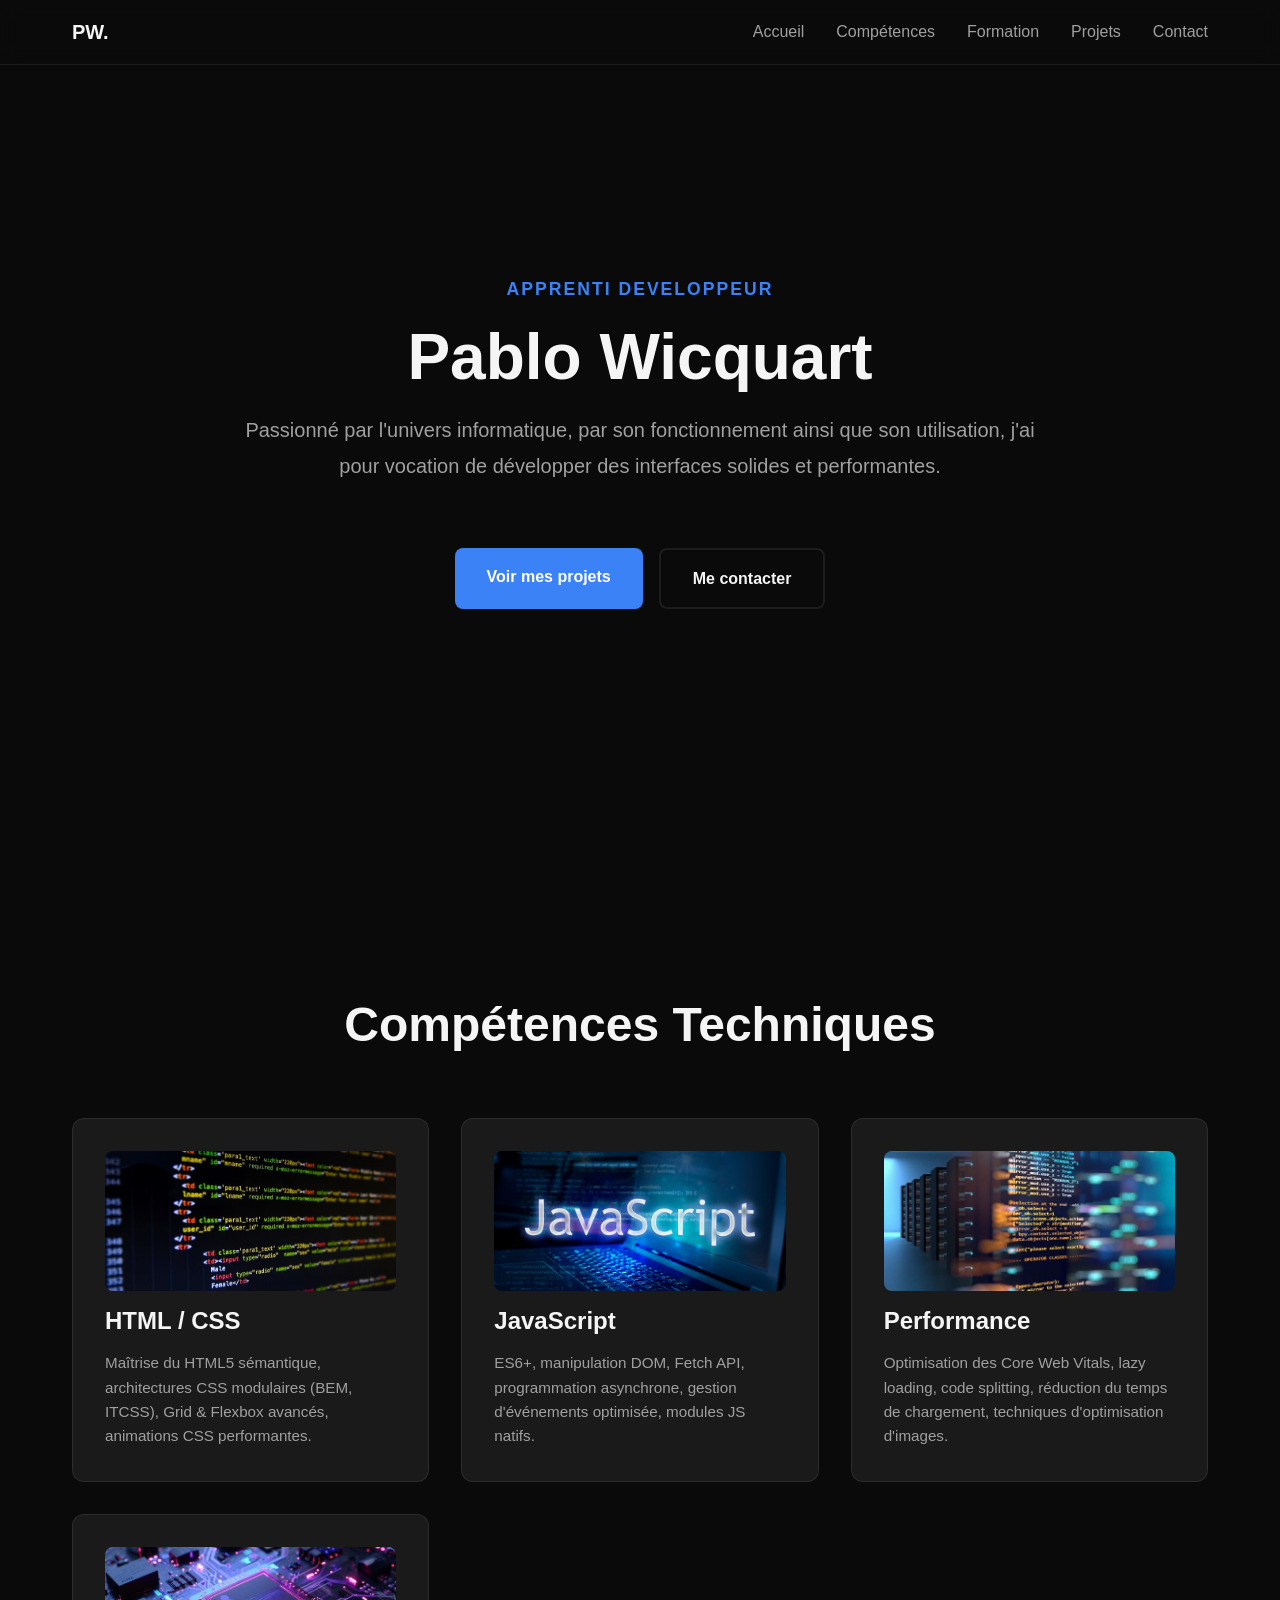
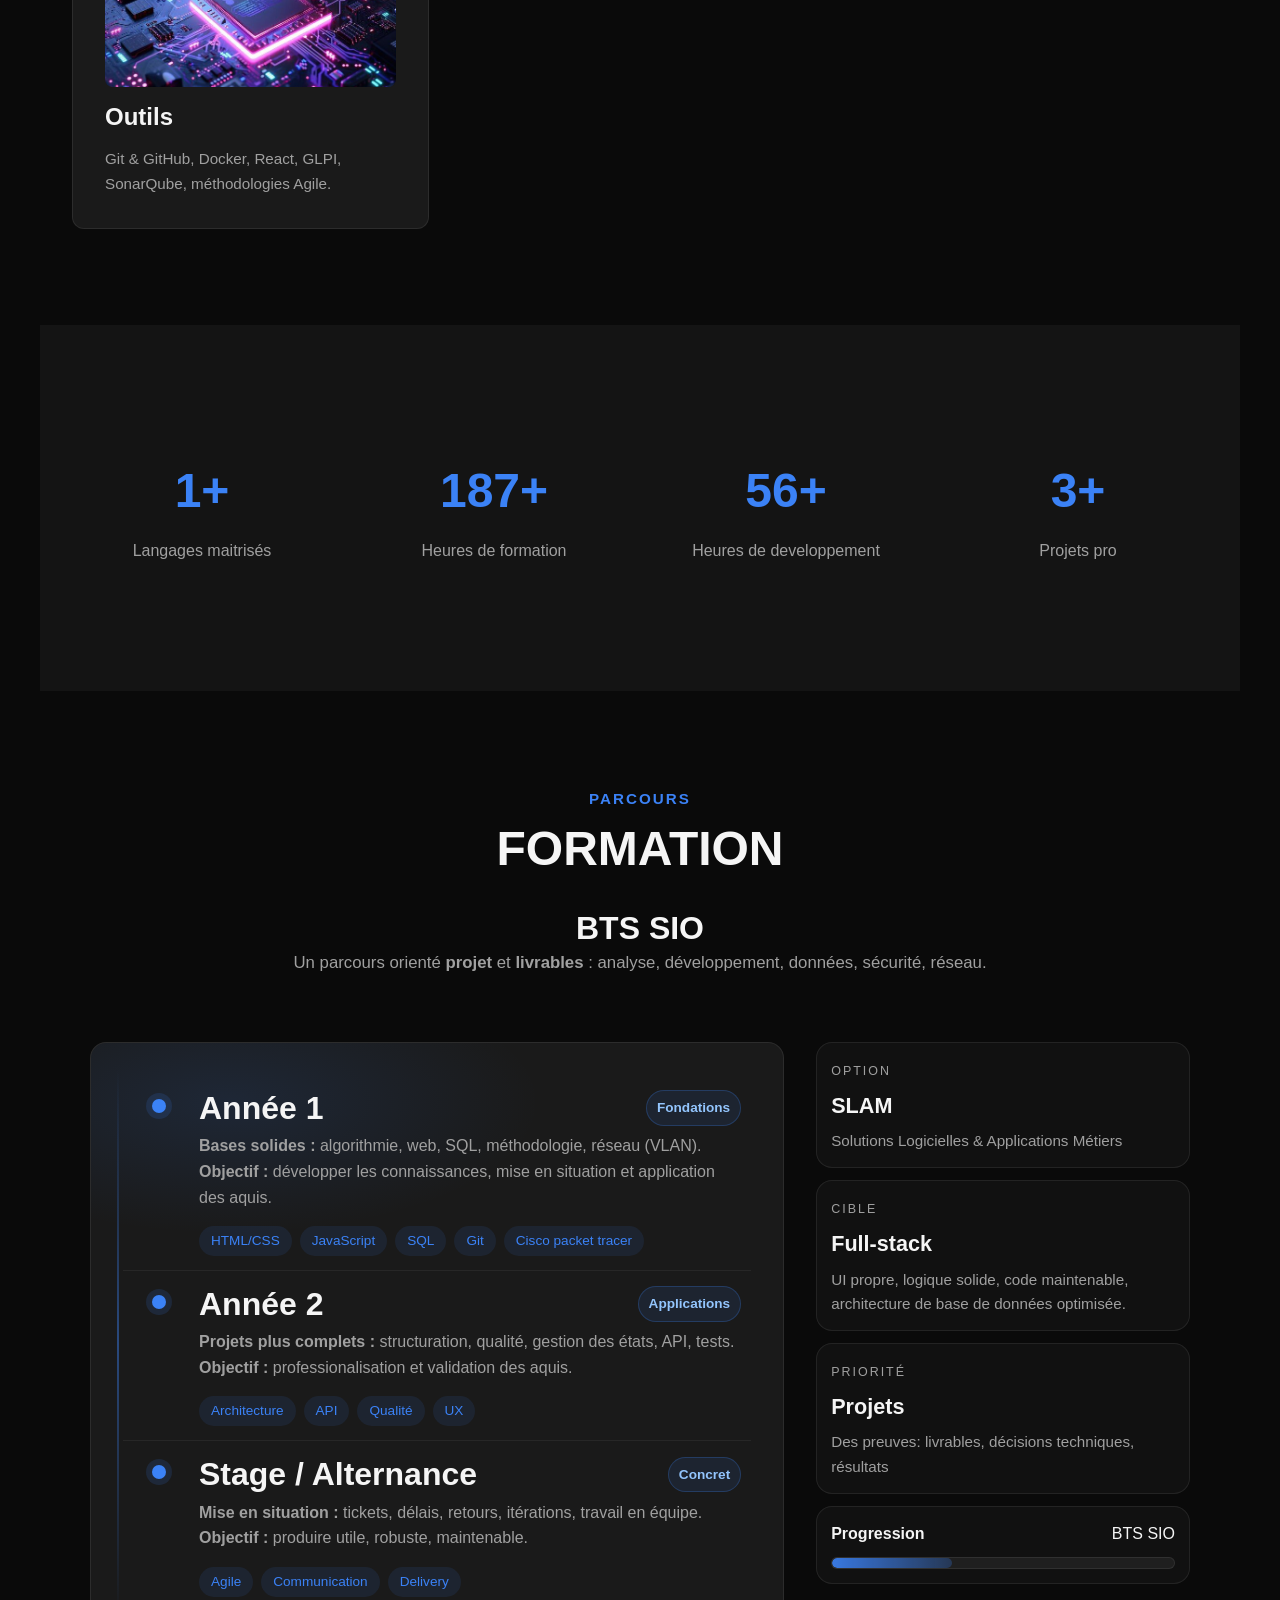
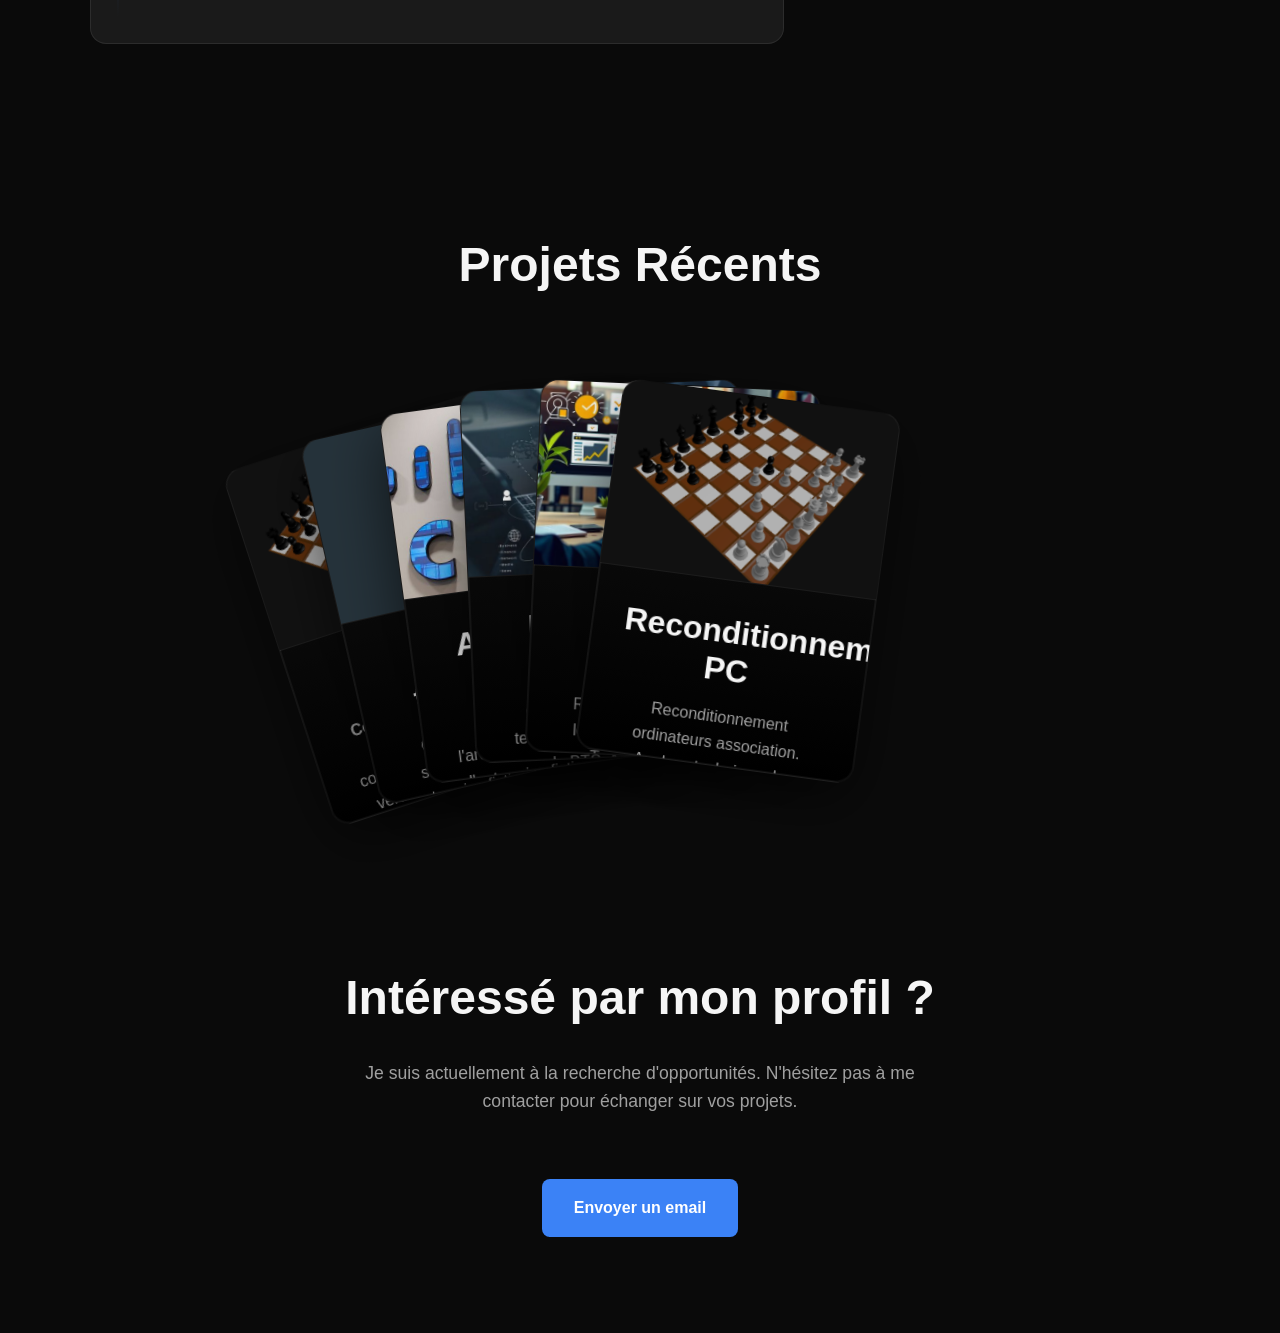
==== commit 9444c44f: "Nouvelle tentative correction chess 3D" ====
--- a/index.html
+++ b/index.html
@@ -287,7 +287,7 @@
               <span class="tag">Blender</span>
               <span class="tag">Vite</span>
             </div>
-            <a href="projects/chess-3d/index.html" class="btn btn-primary project-btn" target="_blank" rel="noopener noreferrer">Visiter</a>
+            <a href="/projects/chess-3d/" class="btn btn-primary project-btn" target="_blank" rel="noopener noreferrer">Visiter</a>
             
           </div>
         </div>
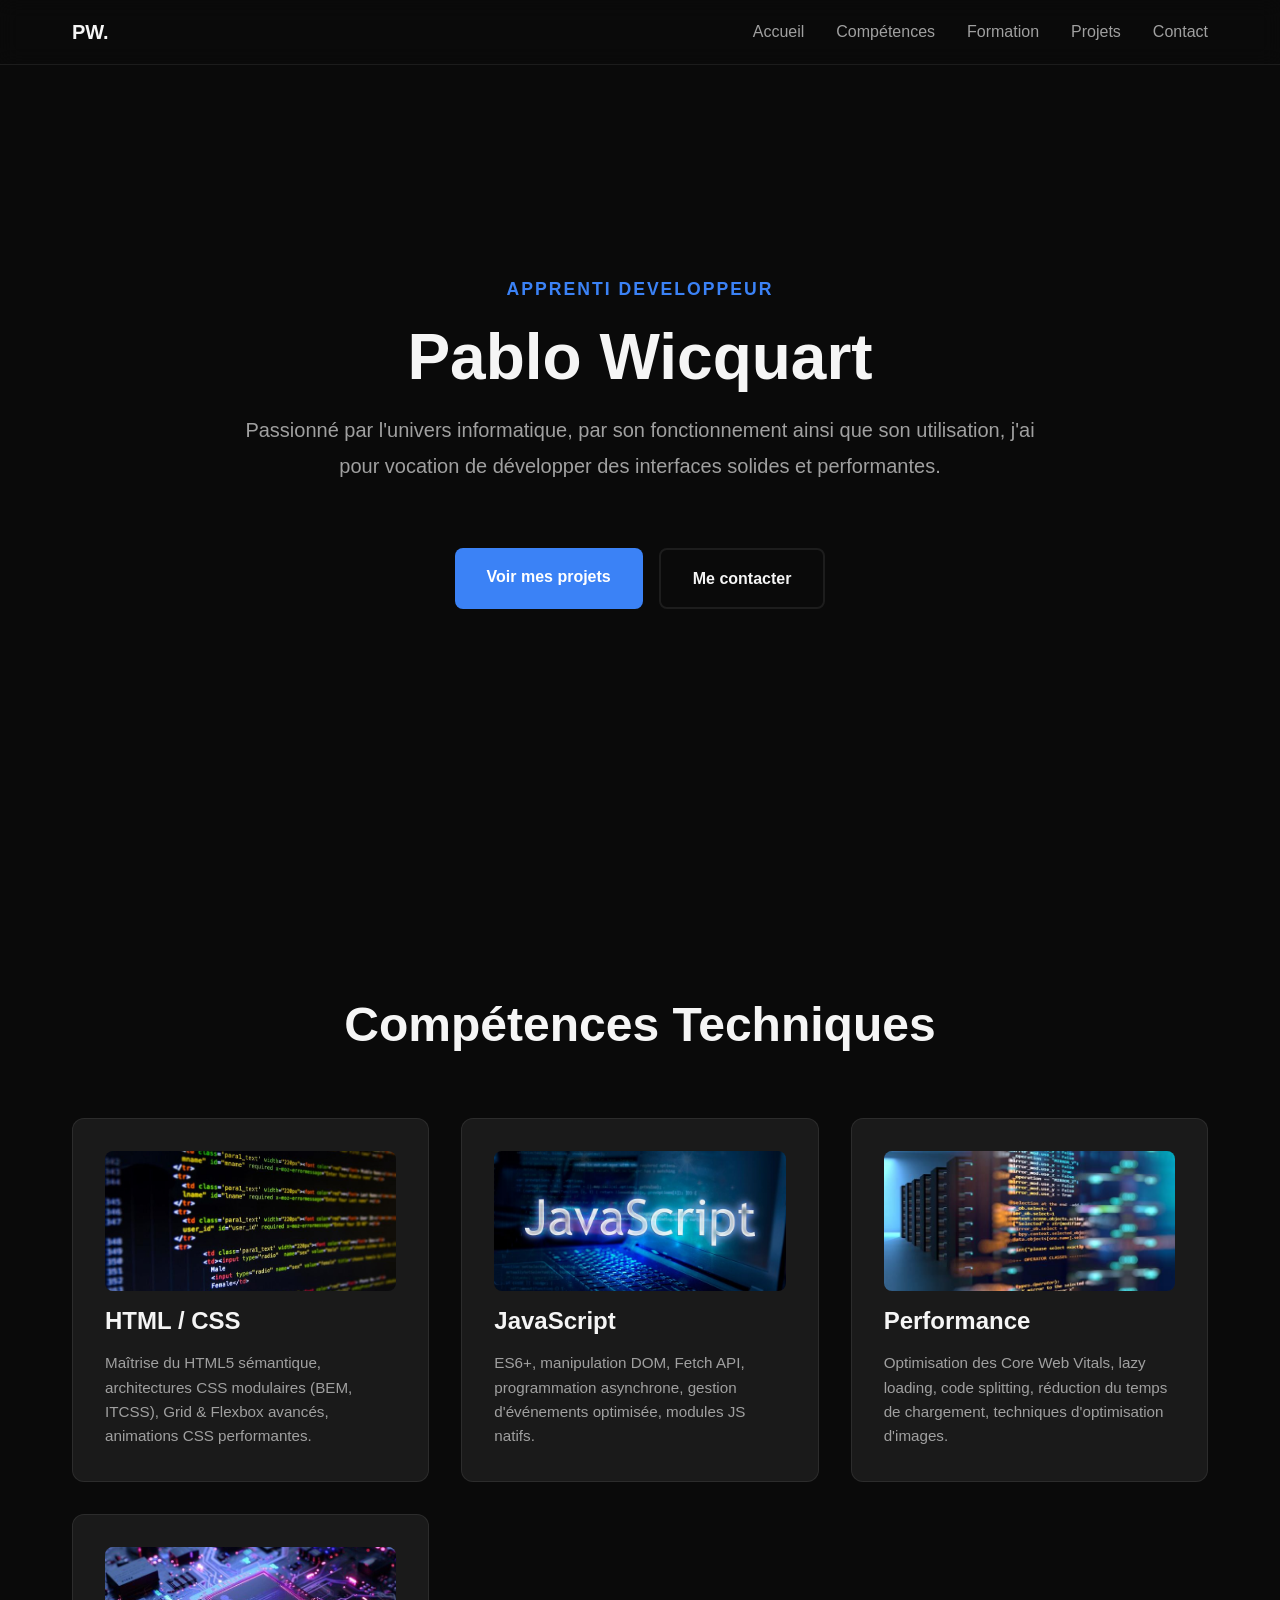
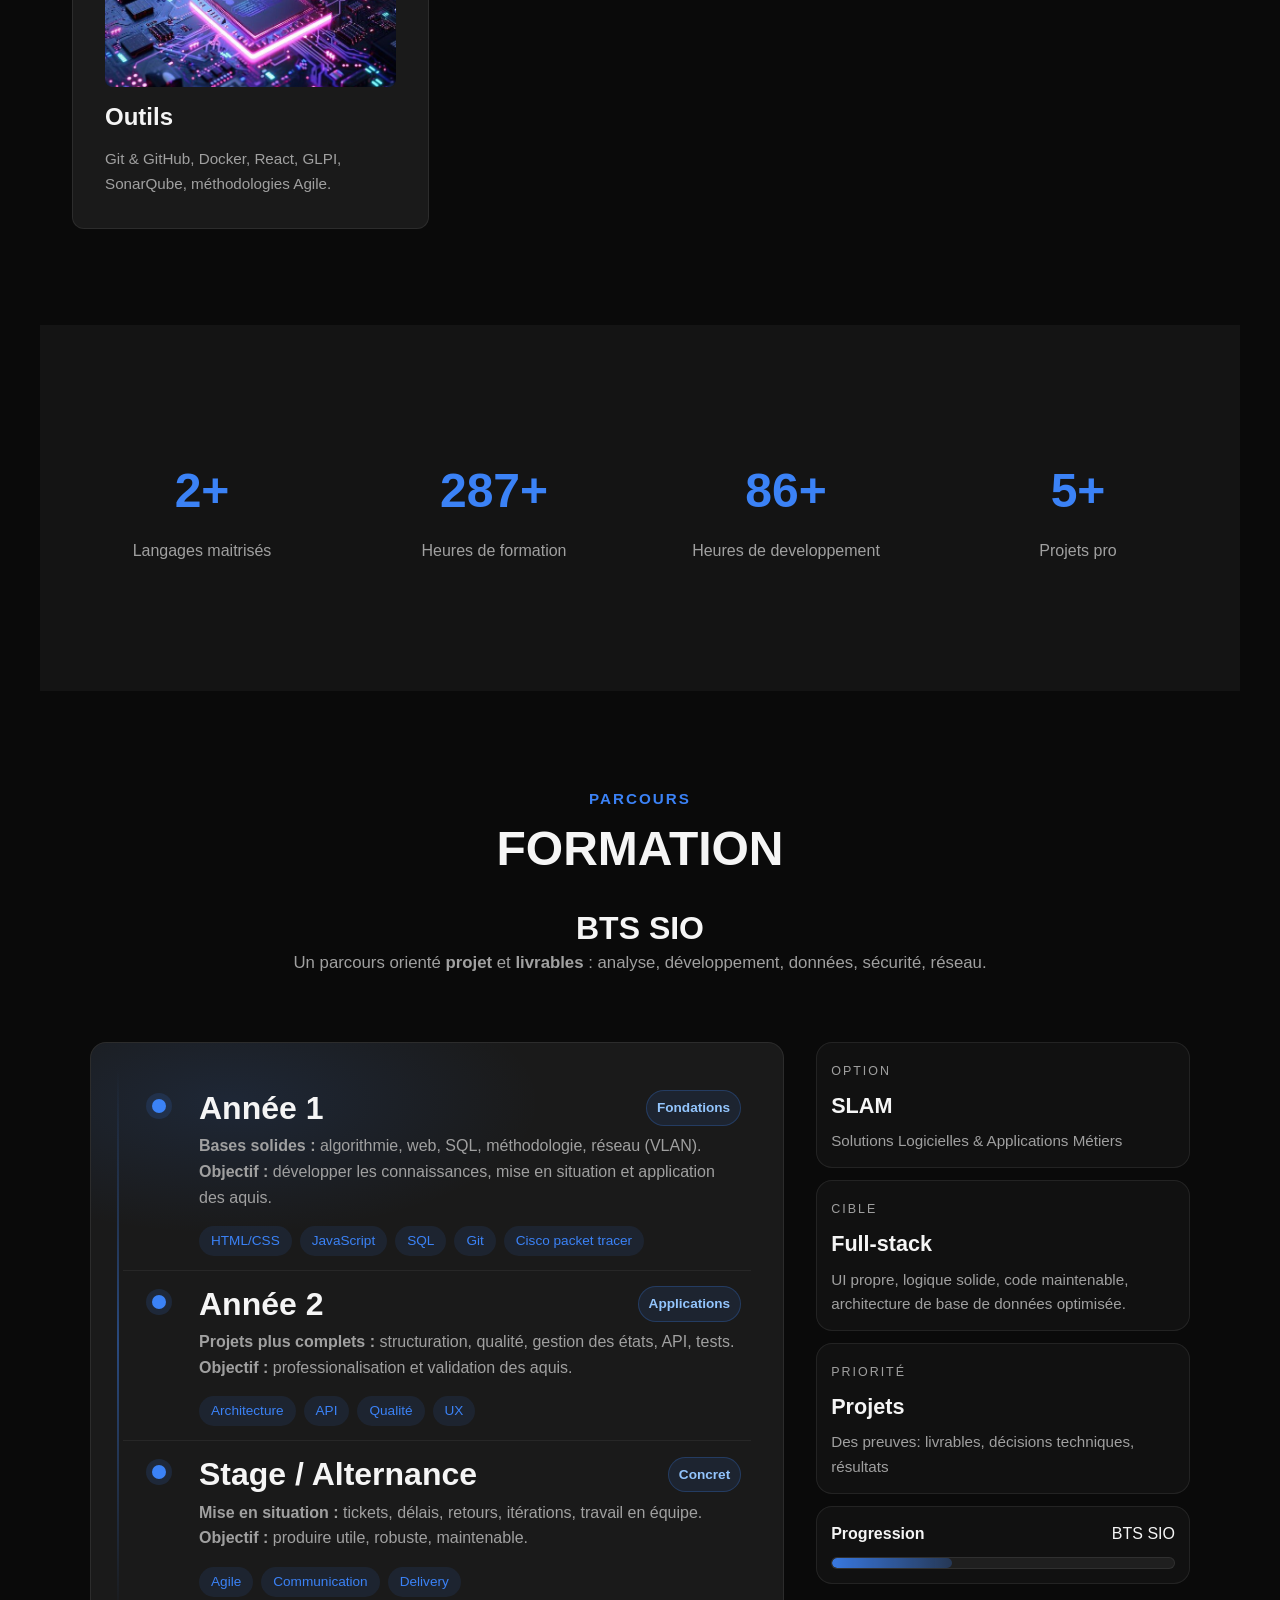
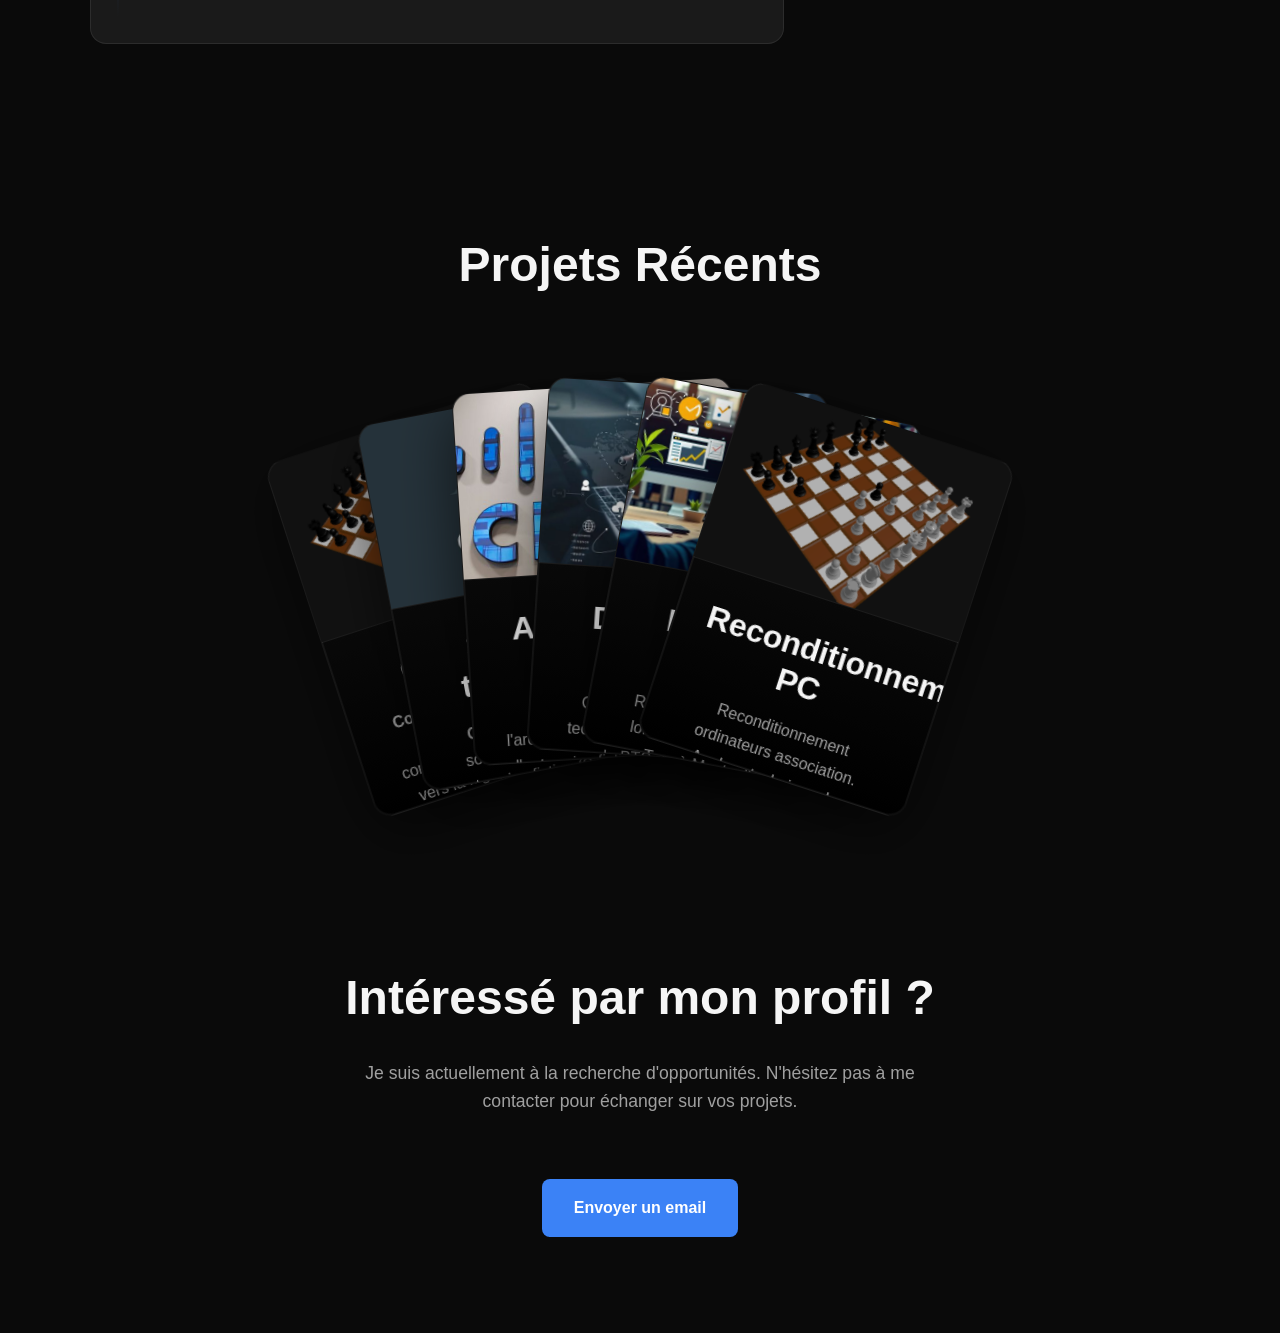
==== commit 89711b23: "Delete usless project card" ====
--- a/index.html
+++ b/index.html
@@ -381,36 +381,6 @@
             <a href="..." class="btn btn-primary project-btn" target="_blank">Visiter</a>
           </div>
         </div>
-        <div class="project-card">
-          <div class="project-image">
-            <img src="assets/img/chess_game.png" alt="E-commerce Frontend">
-          </div>
-          <div class="project-content">
-            <h3>X</h3>
-            <p>XXX</p>
-            <div class="project-tags">
-              <span class="tag">X</span>
-              <span class="tag">X</span>
-              <span class="tag">X</span>
-            </div>
-            <a href="..." class="btn btn-primary project-btn" target="_blank">Visiter</a>
-          </div>
-        </div>
-        <div class="project-card">
-          <div class="project-image">
-            <img src="assets/img/chess_game.png" alt="E-commerce Frontend">
-          </div>
-          <div class="project-content">
-            <h3>X</h3>
-            <p>XXX</p>
-            <div class="project-tags">
-              <span class="tag">X</span>
-              <span class="tag">X</span>
-              <span class="tag">X</span>
-            </div>
-            <a href="..." class="btn btn-primary project-btn" target="_blank">Visiter</a>
-          </div>
-        </div>
       </div>
     </div>
 
